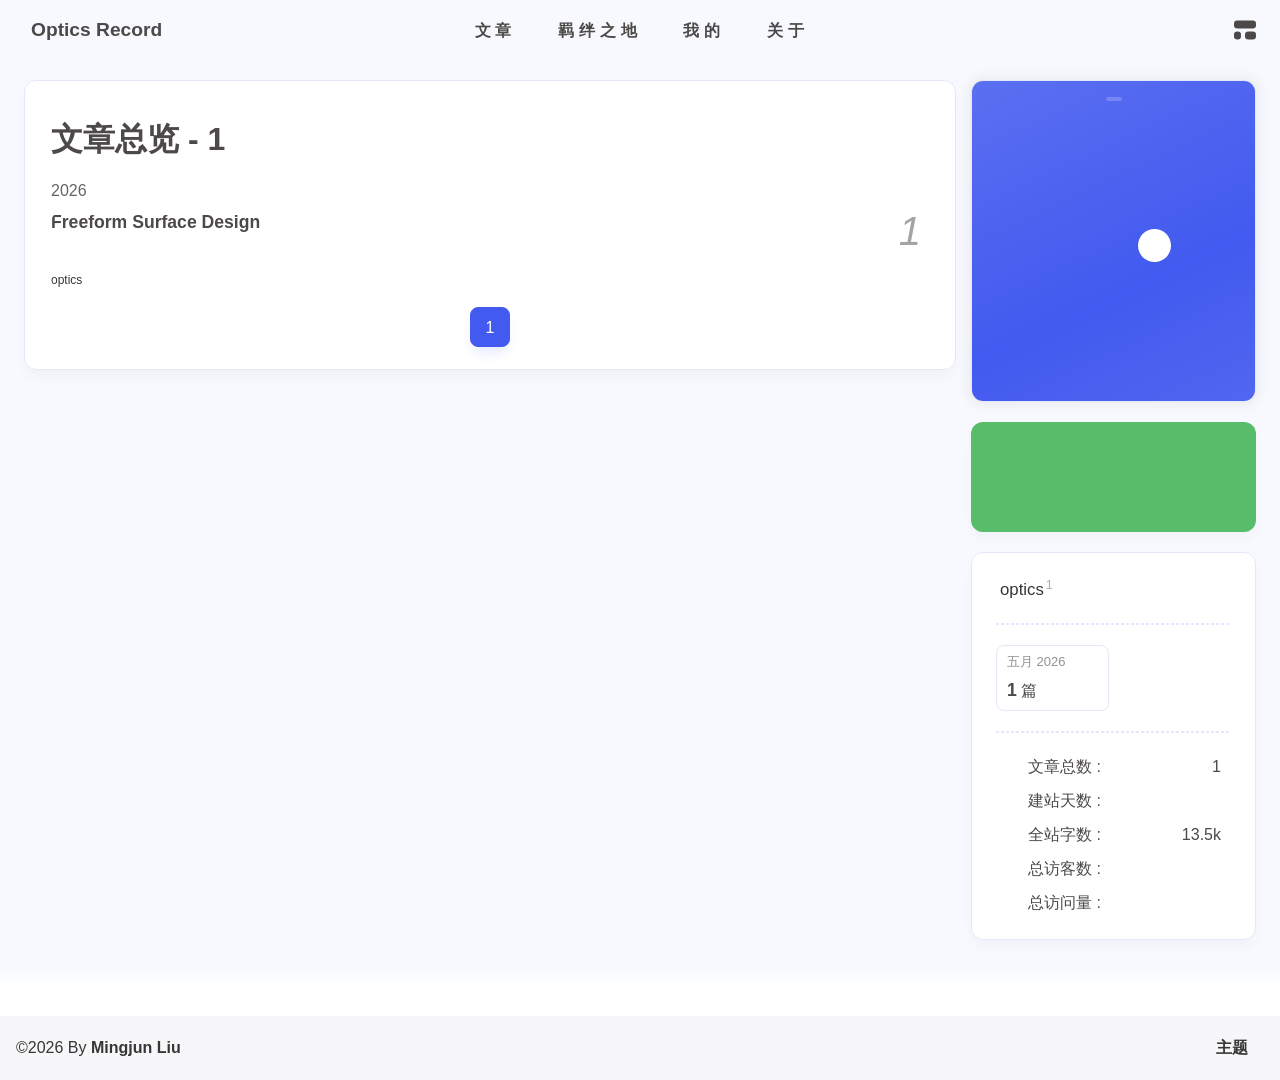
==== archives/index.html @ 0ffb2858 "Site updated: 2026-05-19 13:28:38" ====
<!DOCTYPE html><html lang="zh-CN" data-theme="light"><head><meta charset="UTF-8"><meta http-equiv="X-UA-Compatible" content="IE=edge"><meta name="viewport" content="width=device-width, initial-scale=1.0, user-scalable=no"><title>归档 | Optics Record</title><meta name="keywords" content="Optics, AI Agent"><meta name="author" content="Mingjun Liu"><meta name="copyright" content="Mingjun Liu"><meta name="format-detection" content="telephone=no"><meta name="theme-color" content="#f7f9fe"><meta name="mobile-web-app-capable" content="yes"><meta name="apple-touch-fullscreen" content="yes"><meta name="apple-mobile-web-app-title" content="归档"><meta name="application-name" content="归档"><meta name="apple-mobile-web-app-capable" content="yes"><meta name="apple-mobile-web-app-status-bar-style" content="#f7f9fe"><meta property="og:type" content="website"><meta property="og:title" content="归档"><meta property="og:url" content="https://lmj520ls.github.io/archives/index.html"><meta property="og:site_name" content="Optics Record"><meta property="og:description" content="归档"><meta property="og:locale" content="zh-CN"><meta property="og:image" content="https://lmj520ls.github.io/img/Avatar.png"><meta property="article:author" content="Mingjun Liu"><meta property="article:tag" content="Optics, AI Agent"><meta name="twitter:card" content="summary"><meta name="twitter:image" content="https://lmj520ls.github.io/img/Avatar.png"><meta name="description" content="归档"><link rel="shortcut icon" href="/favicon.ico"><link rel="canonical" href="https://lmj520ls.github.io/archives/"><link rel="preconnect" href="//cdn.cbd.int"/><link rel="preconnect" href="//busuanzi.ibruce.info"/><meta name="google-site-verification" content="xxx"/><meta name="baidu-site-verification" content="code-xxx"/><meta name="msvalidate.01" content="xxx"/><link rel="stylesheet" href="/css/index.css"><link rel="stylesheet" href="https://cdn.cbd.int/node-snackbar@0.1.16/dist/snackbar.min.css" media="print" onload="this.media='all'"><link rel="stylesheet" href="https://cdn.cbd.int/@fancyapps/ui@6.1.6/dist/fancybox/fancybox.css" media="print" onload="this.media='all'"><script>const GLOBAL_CONFIG = {
  linkPageTop: undefined,
  peoplecanvas: {"enable":true,"img":"/img/happy-loop.png"},
  postHeadAiDescription: {"enable":true,"gptName":"AnZhiYu","mode":"local","switchBtn":false,"btnLink":"https://afdian.net/item/886a79d4db6711eda42a52540025c377","randomNum":3,"basicWordCount":1000,"key":"xxxx","Referer":"https://xx.xx/"},
  diytitle: {"enable":true,"leaveTitle":"w(ﾟДﾟ)w 不要走！再看看嘛！","backTitle":"♪(^∇^*)欢迎肥来！"},
  LA51: undefined,
  greetingBox: {"enable":true,"default":"晚上好👋","list":[{"greeting":"晚安😴","startTime":0,"endTime":5},{"greeting":"早上好鸭👋, 祝你一天好心情！","startTime":6,"endTime":9},{"greeting":"上午好👋, 状态很好，鼓励一下～","startTime":10,"endTime":10},{"greeting":"11点多啦, 在坚持一下就吃饭啦～","startTime":11,"endTime":11},{"greeting":"午安👋, 宝贝","startTime":12,"endTime":14},{"greeting":"🌈充实的一天辛苦啦！","startTime":14,"endTime":18},{"greeting":"19点喽, 奖励一顿丰盛的大餐吧🍔。","startTime":19,"endTime":19},{"greeting":"晚上好👋, 在属于自己的时间好好放松😌~","startTime":20,"endTime":24}]},
  twikooEnvId: '',
  commentBarrageConfig:undefined,
  music_page_default: "nav_music",
  root: '/',
  preloader: {"source":3},
  friends_vue_info: undefined,
  navMusic: true,
  mainTone: undefined,
  authorStatus: {"skills":["🔍 Look! Optical ray!","🏠 Rest!  My Home!","🔨 Just  To Do !","🤝 Cooperation!","🏃 Run! Run! Run!","🤖️ AI !  agent!","🏸 Go！Badminton!"]},
  algolia: undefined,
  localSearch: undefined,
  translate: {"defaultEncoding":2,"translateDelay":0,"msgToTraditionalChinese":"繁","msgToSimplifiedChinese":"简","rightMenuMsgToTraditionalChinese":"转为繁体","rightMenuMsgToSimplifiedChinese":"转为简体"},
  noticeOutdate: undefined,
  highlight: {"plugin":"highlight.js","highlightCopy":true,"highlightLang":true,"highlightHeightLimit":330},
  copy: {
    success: '复制成功',
    error: '复制错误',
    noSupport: '浏览器不支持'
  },
  relativeDate: {
    homepage: false,
    simplehomepage: true,
    post: false
  },
  runtime: '天',
  date_suffix: {
    just: '刚刚',
    min: '分钟前',
    hour: '小时前',
    day: '天前',
    month: '个月前'
  },
  copyright: {"copy":true,"copyrightEbable":false,"limitCount":50,"languages":{"author":"作者: Mingjun Liu","link":"链接: ","source":"来源: Optics Record","info":"著作权归作者所有。商业转载请联系作者获得授权，非商业转载请注明出处。","copySuccess":"复制成功，复制和转载请标注本文地址"}},
  lightbox: 'fancybox',
  Snackbar: {"chs_to_cht":"你已切换为繁体","cht_to_chs":"你已切换为简体","day_to_night":"你已切换为深色模式","night_to_day":"你已切换为浅色模式","bgLight":"#425AEF","bgDark":"#1f1f1f","position":"top-center"},
  source: {
    justifiedGallery: {
      js: 'https://cdn.cbd.int/flickr-justified-gallery@2.2.0/dist/fjGallery.min.js',
      css: 'https://cdn.cbd.int/flickr-justified-gallery@2.2.0/dist/fjGallery.css'
    }
  },
  isPhotoFigcaption: false,
  islazyload: true,
  isAnchor: true,
  shortcutKey: undefined,
  autoDarkmode: true
}</script><script id="config-diff">var GLOBAL_CONFIG_SITE = {
  configTitle: 'Optics Record',
  title: '归档',
  postAI: '',
  pageFillDescription: '归档',
  isPost: false,
  isHome: false,
  isHighlightShrink: false,
  isToc: false,
  postUpdate: '2026-05-19 13:28:34',
  postMainColor: '',
}</script><noscript><style type="text/css">
  #nav {
    opacity: 1
  }
  .justified-gallery img {
    opacity: 1
  }

  #recent-posts time,
  #post-meta time {
    display: inline !important
  }
</style></noscript><script>(win=>{
      win.saveToLocal = {
        set: (key, value, ttl) => {
          if (ttl === 0) return
          const now = Date.now()
          const expiry = now + ttl * 86400000
          const item = {
            value,
            expiry
          }
          localStorage.setItem(key, JSON.stringify(item))
        },
      
        get: key => {
          const itemStr = localStorage.getItem(key)
      
          if (!itemStr) {
            return undefined
          }
          const item = JSON.parse(itemStr)
          const now = Date.now()
      
          if (now > item.expiry) {
            localStorage.removeItem(key)
            return undefined
          }
          return item.value
        }
      }
    
      win.getScript = (url, attr = {}) => new Promise((resolve, reject) => {
        const script = document.createElement('script')
        script.src = url
        script.async = true
        script.onerror = reject
        script.onload = script.onreadystatechange = function() {
          const loadState = this.readyState
          if (loadState && loadState !== 'loaded' && loadState !== 'complete') return
          script.onload = script.onreadystatechange = null
          resolve()
        }

        Object.keys(attr).forEach(key => {
          script.setAttribute(key, attr[key])
        })

        document.head.appendChild(script)
      })
    
      win.getCSS = (url, id = false) => new Promise((resolve, reject) => {
        const link = document.createElement('link')
        link.rel = 'stylesheet'
        link.href = url
        if (id) link.id = id
        link.onerror = reject
        link.onload = link.onreadystatechange = function() {
          const loadState = this.readyState
          if (loadState && loadState !== 'loaded' && loadState !== 'complete') return
          link.onload = link.onreadystatechange = null
          resolve()
        }
        document.head.appendChild(link)
      })
    
      win.activateDarkMode = () => {
        document.documentElement.setAttribute('data-theme', 'dark')
        if (document.querySelector('meta[name="theme-color"]') !== null) {
          document.querySelector('meta[name="theme-color"]').setAttribute('content', '#18171d')
        }
      }
      win.activateLightMode = () => {
        document.documentElement.setAttribute('data-theme', 'light')
        if (document.querySelector('meta[name="theme-color"]') !== null) {
          document.querySelector('meta[name="theme-color"]').setAttribute('content', '#f7f9fe')
        }
      }
      const t = saveToLocal.get('theme')
    
          const isDarkMode = window.matchMedia('(prefers-color-scheme: dark)').matches
          const isLightMode = window.matchMedia('(prefers-color-scheme: light)').matches
          const isNotSpecified = window.matchMedia('(prefers-color-scheme: no-preference)').matches
          const hasNoSupport = !isDarkMode && !isLightMode && !isNotSpecified

          if (t === undefined) {
            if (isLightMode) activateLightMode()
            else if (isDarkMode) activateDarkMode()
            else if (isNotSpecified || hasNoSupport) {
              const now = new Date()
              const hour = now.getHours()
              const isNight = hour <= 6 || hour >= 18
              isNight ? activateDarkMode() : activateLightMode()
            }
            window.matchMedia('(prefers-color-scheme: dark)').addListener(e => {
              if (saveToLocal.get('theme') === undefined) {
                e.matches ? activateDarkMode() : activateLightMode()
              }
            })
          } else if (t === 'light') activateLightMode()
          else activateDarkMode()
        
      const asideStatus = saveToLocal.get('aside-status')
      if (asideStatus !== undefined) {
        if (asideStatus === 'hide') {
          document.documentElement.classList.add('hide-aside')
        } else {
          document.documentElement.classList.remove('hide-aside')
        }
      }
    
      const detectApple = () => {
        if(/iPad|iPhone|iPod|Macintosh/.test(navigator.userAgent)){
          document.documentElement.classList.add('apple')
        }
      }
      detectApple()
    })(window)</script><link rel="stylesheet" href="/css/custom.css" media="defer" onload="this.media='all'"><meta name="generator" content="Hexo 8.1.2"></head><body data-type="anzhiyu"><div id="web_bg"></div><div id="an_music_bg"></div><div id="loading-box" onclick="document.getElementById(&quot;loading-box&quot;).classList.add(&quot;loaded&quot;)"><div class="loading-bg"><img class="loading-img nolazyload" alt="加载头像" src="https://npm.elemecdn.com/anzhiyu-blog-static@1.0.4/img/avatar.jpg"/><div class="loading-image-dot"></div></div></div><script>const preloader = {
  endLoading: () => {
    document.getElementById('loading-box').classList.add("loaded");
  },
  initLoading: () => {
    document.getElementById('loading-box').classList.remove("loaded")
  }
}
window.addEventListener('load',()=> { preloader.endLoading() })
setTimeout(function(){preloader.endLoading();},10000)

if (true) {
  document.addEventListener('pjax:send', () => { preloader.initLoading() })
  document.addEventListener('pjax:complete', () => { preloader.endLoading() })
}</script><link rel="stylesheet" href="https://cdn.cbd.int/anzhiyu-theme-static@1.1.10/progress_bar/progress_bar.css"/><script async="async" src="https://cdn.cbd.int/pace-js@1.2.4/pace.min.js" data-pace-options="{ &quot;restartOnRequestAfter&quot;:false,&quot;eventLag&quot;:false}"></script><div class="page" id="body-wrap"><header class="not-top-img" id="page-header"><nav id="nav"><div id="nav-group"><span id="blog_name"><a id="site-name" href="/" accesskey="h"><div class="title">Optics Record</div><i class="anzhiyufont anzhiyu-icon-house-chimney"></i></a></span><div class="mask-name-container"><div id="name-container"><a id="page-name" href="javascript:anzhiyu.scrollToDest(0, 500)">PAGE_NAME</a></div></div><div id="menus"><div class="menus_items"><div class="menus_item"><a class="site-page" href="javascript:void(0);"><span> 文章</span></a><ul class="menus_item_child"><li><a class="site-page child faa-parent animated-hover" href="/archives/"><i class="anzhiyufont anzhiyu-icon-box-archive faa-tada" style="font-size: 0.9em;"></i><span> 隧道</span></a></li><li><a class="site-page child faa-parent animated-hover" href="/categories/"><i class="anzhiyufont anzhiyu-icon-shapes faa-tada" style="font-size: 0.9em;"></i><span> 分类</span></a></li><li><a class="site-page child faa-parent animated-hover" href="/tags/"><i class="anzhiyufont anzhiyu-icon-tags faa-tada" style="font-size: 0.9em;"></i><span> 标签</span></a></li></ul></div><div class="menus_item"><a class="site-page" href="javascript:void(0);"><span> 羁绊之地</span></a><ul class="menus_item_child"><li><a class="site-page child faa-parent animated-hover" href="/link/"><i class="anzhiyufont anzhiyu-icon-link faa-tada" style="font-size: 0.9em;"></i><span> 友人帐</span></a></li><li><a class="site-page child faa-parent animated-hover" href="/fcircle/"><i class="anzhiyufont anzhiyu-icon-artstation faa-tada" style="font-size: 0.9em;"></i><span> 交流圈</span></a></li><li><a class="site-page child faa-parent animated-hover" href="/comments/"><i class="anzhiyufont anzhiyu-icon-envelope faa-tada" style="font-size: 0.9em;"></i><span> 留言板</span></a></li></ul></div><div class="menus_item"><a class="site-page" href="javascript:void(0);"><span> 我的</span></a><ul class="menus_item_child"><li><a class="site-page child faa-parent animated-hover" href="/music/"><i class="anzhiyufont anzhiyu-icon-music faa-tada" style="font-size: 0.9em;"></i><span> 音乐馆</span></a></li><li><a class="site-page child faa-parent animated-hover" href="/bangumis/"><i class="anzhiyufont anzhiyu-icon-bilibili faa-tada" style="font-size: 0.9em;"></i><span> 追番页</span></a></li><li><a class="site-page child faa-parent animated-hover" href="/album/"><i class="anzhiyufont anzhiyu-icon-images faa-tada" style="font-size: 0.9em;"></i><span> 相册集</span></a></li><li><a class="site-page child faa-parent animated-hover" href="/air-conditioner/"><i class="anzhiyufont anzhiyu-icon-fan faa-tada" style="font-size: 0.9em;"></i><span> 小空调</span></a></li></ul></div><div class="menus_item"><a class="site-page" href="javascript:void(0);"><span> 关于</span></a><ul class="menus_item_child"><li><a class="site-page child faa-parent animated-hover" href="/about/"><i class="anzhiyufont anzhiyu-icon-paper-plane faa-tada" style="font-size: 0.9em;"></i><span> 关于本人</span></a></li><li><a class="site-page child faa-parent animated-hover" href="/essay/"><i class="anzhiyufont anzhiyu-icon-lightbulb faa-tada" style="font-size: 0.9em;"></i><span> 奇思妙想</span></a></li><li><a class="site-page child faa-parent animated-hover" href="javascript:toRandomPost()"><i class="anzhiyufont anzhiyu-icon-shoe-prints1 faa-tada" style="font-size: 0.9em;"></i><span> 消遣之地</span></a></li></ul></div></div></div><div id="nav-right"><div class="nav-button" id="randomPost_button"><a class="site-page" onclick="toRandomPost()" title="随机前往一个文章" href="javascript:void(0);"><i class="anzhiyufont anzhiyu-icon-dice"></i></a></div><input id="center-console" type="checkbox"/><label class="widget" for="center-console" title="中控台" onclick="anzhiyu.switchConsole();"><i class="left"></i><i class="widget center"></i><i class="widget right"></i></label><div id="console"><div class="console-card-group-reward"><ul class="reward-all console-card"><li class="reward-item"><a href="/img/wechat-pay.png" target="_blank"><img class="post-qr-code-img" alt="微信" src= "[data-uri]" onerror="this.onerror=null,this.src=&quot;/img/404.jpg&quot;" data-lazy-src="/img/wechat-pay.png"/></a><div class="post-qr-code-desc">微信</div></li><li class="reward-item"><a href="/img/alipay-pay.png" target="_blank"><img class="post-qr-code-img" alt="支付宝" src= "[data-uri]" onerror="this.onerror=null,this.src=&quot;/img/404.jpg&quot;" data-lazy-src="/img/alipay-pay.png"/></a><div class="post-qr-code-desc">支付宝</div></li></ul></div><div class="console-card-group"><div class="console-card-group-left"><div class="console-card" id="card-newest-comments"><div class="card-content"><div class="author-content-item-tips">互动</div><span class="author-content-item-title"> 最新评论</span></div><div class="aside-list"><span>正在加载中...</span></div></div></div><div class="console-card-group-right"><div class="console-card tags"><div class="card-content"><div class="author-content-item-tips">兴趣点</div><span class="author-content-item-title">寻找你感兴趣的领域</span><div class="card-tags"><div class="item-headline"></div><div class="card-tag-cloud"><a href="/tags/optics/" style="font-size: 1.05rem;">optics<sup>1</sup></a></div></div><hr/></div></div><div class="console-card history"><div class="item-headline"><i class="anzhiyufont anzhiyu-icon-box-archiv"></i><span>文章</span></div><div class="card-archives"><div class="item-headline"><i class="anzhiyufont anzhiyu-icon-archive"></i><span>归档</span></div><ul class="card-archive-list"><li class="card-archive-list-item"><a class="card-archive-list-link" href="/archives/2026/05/"><span class="card-archive-list-date">五月 2026</span><div class="card-archive-list-count-group"><span class="card-archive-list-count">1</span><span>篇</span></div></a></li></ul></div><hr/></div></div></div><div class="button-group"><div class="console-btn-item"><a class="darkmode_switchbutton" title="显示模式切换" href="javascript:void(0);"><i class="anzhiyufont anzhiyu-icon-moon"></i></a></div><div class="console-btn-item" id="consoleHideAside" onclick="anzhiyu.hideAsideBtn()" title="边栏显示控制"><a class="asideSwitch"><i class="anzhiyufont anzhiyu-icon-arrows-left-right"></i></a></div><div class="console-btn-item" id="consoleMusic" onclick="anzhiyu.musicToggle()" title="音乐开关"><a class="music-switch"><i class="anzhiyufont anzhiyu-icon-music"></i></a></div></div><div class="console-mask" onclick="anzhiyu.hideConsole()" href="javascript:void(0);"></div></div><div class="nav-button" id="nav-totop"><a class="totopbtn" href="javascript:void(0);"><i class="anzhiyufont anzhiyu-icon-arrow-up"></i><span id="percent" onclick="anzhiyu.scrollToDest(0,500)">0</span></a></div><div id="toggle-menu"><a class="site-page" href="javascript:void(0);" title="切换"><i class="anzhiyufont anzhiyu-icon-bars"></i></a></div></div></div></nav></header><main id="blog-container"><div class="layout" id="content-inner"><div id="archive"><div class="article-sort-title">文章总览 - 1</div><div class="article-sort"><div class="article-sort-item year"><span>2026</span></div><div class="article-sort-item no-article-cover"><div class="article-sort-item-info"><a class="article-sort-item-title" href="/2026/05/17/1/" title="Freeform Surface Design">Freeform Surface Design</a><span class="article-sort-item-index">1</span><div class="article-meta-wrap"><span class="article-sort-item-tags"><a class="article-meta__tags" href="/tags/optics/" tabindex="-1"> <span> <i class="anzhiyufont anzhiyu-icon-hashtag"></i>optics</span></a></span><div class="article-sort-item-time"><i class="anzhiyufont anzhiyu-icon-calendar-alt"></i><time class="post-meta-date-created" datetime="2026-05-17T06:40:13.556Z" title="发表于 2026-05-17 14:40:13">2026-05-17</time></div></div></div></div></div><nav id="pagination"><div class="pagination"><span class="page-number current">1</span></div></nav></div><div class="aside-content" id="aside-content"><div class="card-widget card-info"><div class="card-content"><div class="author-info__sayhi" id="author-info__sayhi" onclick="anzhiyu.changeSayHelloText()"></div><div class="author-info-avatar"><img class="avatar-img" src= "[data-uri]" onerror="this.onerror=null,this.src=&quot;/img/404.jpg&quot;" data-lazy-src="/img/Avatar.png" onerror="this.onerror=null;this.src='/img/friend_404.gif'" alt="avatar"/><div class="author-status"><img class="g-status" src= "[data-uri]" onerror="this.onerror=null,this.src=&quot;/img/404.jpg&quot;" data-lazy-src="https://bu.dusays.com/2023/08/24/64e6ce9c507bb.png" alt="status"/></div></div><div class="author-info__description">Mingjun Liu 的Optics与 AI</div></div></div><div class="card-widget anzhiyu-right-widget" id="card-wechat" onclick="null"><div id="flip-wrapper"><div id="flip-content"><div class="face" style="background: url(https://bu.dusays.com/2023/01/13/63c02edf44033.png) center center / 100% no-repeat"></div><div class="back face" style="background: url(/img/gzh-qr.png) center center / 100% no-repeat"></div></div></div></div><div class="sticky_layout"><div class="card-widget"><div class="card-tags"><div class="item-headline"></div><div class="card-tag-cloud"><a href="/tags/optics/" style="font-size: 1.05rem;">optics<sup>1</sup></a></div></div><hr/><div class="card-archives"><div class="item-headline"><i class="anzhiyufont anzhiyu-icon-archive"></i><span>归档</span></div><ul class="card-archive-list"><li class="card-archive-list-item"><a class="card-archive-list-link" href="/archives/2026/05/"><span class="card-archive-list-date">五月 2026</span><div class="card-archive-list-count-group"><span class="card-archive-list-count">1</span><span>篇</span></div></a></li></ul></div><hr/><div class="card-webinfo"><div class="item-headline"><i class="anzhiyufont anzhiyu-icon-chart-line"></i><span>网站资讯</span></div><div class="webinfo"><div class="webinfo-item"><div class="webinfo-item-title"><i class="anzhiyufont anzhiyu-icon-file-lines"></i><div class="item-name">文章总数 :</div></div><div class="item-count">1</div></div><div class="webinfo-item"><div class="webinfo-item-title"><i class="anzhiyufont anzhiyu-icon-stopwatch"></i><div class="item-name">建站天数 :</div></div><div class="item-count" id="runtimeshow" data-publishDate="2026-05-17T08:50:00.000Z"><i class="anzhiyufont anzhiyu-icon-spinner anzhiyu-spin"></i></div></div><div class="webinfo-item"><div class="webinfo-item-title"><i class="anzhiyufont anzhiyu-icon-font"></i><div class="item-name">全站字数 :</div></div><div class="item-count">13.5k</div></div><div class="webinfo-item"><div class="webinfo-item-title"><i class="anzhiyufont anzhiyu-icon-universal-access"></i><div class="item-name">总访客数 :</div></div><div class="item-count" id="busuanzi_value_site_uv"><i class="anzhiyufont anzhiyu-icon-spinner anzhiyu-spin"></i></div></div><div class="webinfo-item"><div class="webinfo-item-title"><i class="anzhiyufont anzhiyu-icon-square-poll-vertical"></i><div class="item-name">总访问量 :</div></div><div class="item-count" id="busuanzi_value_site_pv"><i class="anzhiyufont anzhiyu-icon-spinner anzhiyu-spin"></i></div></div></div></div></div></div></div></div></main><footer id="footer"><div id="footer-wrap"></div><div id="footer-bar"><div class="footer-bar-links"><div class="footer-bar-left"><div id="footer-bar-tips"><div class="copyright">&copy;2026 By <a class="footer-bar-link" href="/" title="Mingjun Liu" target="_blank">Mingjun Liu</a></div></div><div id="footer-type-tips"></div></div><div class="footer-bar-right"><a class="footer-bar-link" target="_blank" rel="noopener" href="https://github.com/anzhiyu-c/hexo-theme-anzhiyu" title="主题">主题</a></div></div></div></footer></div><div id="sidebar"><div id="menu-mask"></div><div id="sidebar-menus"><div class="sidebar-site-data site-data is-center"><a href="/archives/" title="archive"><div class="headline">文章</div><div class="length-num">1</div></a><a href="/tags/" title="tag"><div class="headline">标签</div><div class="length-num">1</div></a><a href="/categories/" title="category"><div class="headline">分类</div><div class="length-num">0</div></a></div><span class="sidebar-menu-item-title">功能</span><div class="sidebar-menu-item"><a class="darkmode_switchbutton menu-child" href="javascript:void(0);" title="显示模式"><i class="anzhiyufont anzhiyu-icon-circle-half-stroke"></i><span>显示模式</span></a></div><div class="back-menu-list-groups"><div class="back-menu-list-group"><div class="back-menu-list-title">网页</div><div class="back-menu-list"><a class="back-menu-item" target="_blank" rel="noopener" href="https://hexo.anheyu.com/" title="博客"><img class="back-menu-item-icon" src= "[data-uri]" onerror="this.onerror=null,this.src=&quot;/img/404.jpg&quot;" data-lazy-src="/img/favicon.ico" alt="博客"/><span class="back-menu-item-text">博客</span></a></div></div><div class="back-menu-list-group"><div class="back-menu-list-title">项目</div><div class="back-menu-list"><a class="back-menu-item" target="_blank" rel="noopener" href="https://image.anheyu.com/" title="安知鱼图床"><img class="back-menu-item-icon" src= "[data-uri]" onerror="this.onerror=null,this.src=&quot;/img/404.jpg&quot;" data-lazy-src="https://image.anheyu.com/favicon.ico" alt="安知鱼图床"/><span class="back-menu-item-text">安知鱼图床</span></a></div></div></div><div class="menus_items"><div class="menus_item"><a class="site-page" href="javascript:void(0);"><span> 文章</span></a><ul class="menus_item_child"><li><a class="site-page child faa-parent animated-hover" href="/archives/"><i class="anzhiyufont anzhiyu-icon-box-archive faa-tada" style="font-size: 0.9em;"></i><span> 隧道</span></a></li><li><a class="site-page child faa-parent animated-hover" href="/categories/"><i class="anzhiyufont anzhiyu-icon-shapes faa-tada" style="font-size: 0.9em;"></i><span> 分类</span></a></li><li><a class="site-page child faa-parent animated-hover" href="/tags/"><i class="anzhiyufont anzhiyu-icon-tags faa-tada" style="font-size: 0.9em;"></i><span> 标签</span></a></li></ul></div><div class="menus_item"><a class="site-page" href="javascript:void(0);"><span> 羁绊之地</span></a><ul class="menus_item_child"><li><a class="site-page child faa-parent animated-hover" href="/link/"><i class="anzhiyufont anzhiyu-icon-link faa-tada" style="font-size: 0.9em;"></i><span> 友人帐</span></a></li><li><a class="site-page child faa-parent animated-hover" href="/fcircle/"><i class="anzhiyufont anzhiyu-icon-artstation faa-tada" style="font-size: 0.9em;"></i><span> 交流圈</span></a></li><li><a class="site-page child faa-parent animated-hover" href="/comments/"><i class="anzhiyufont anzhiyu-icon-envelope faa-tada" style="font-size: 0.9em;"></i><span> 留言板</span></a></li></ul></div><div class="menus_item"><a class="site-page" href="javascript:void(0);"><span> 我的</span></a><ul class="menus_item_child"><li><a class="site-page child faa-parent animated-hover" href="/music/"><i class="anzhiyufont anzhiyu-icon-music faa-tada" style="font-size: 0.9em;"></i><span> 音乐馆</span></a></li><li><a class="site-page child faa-parent animated-hover" href="/bangumis/"><i class="anzhiyufont anzhiyu-icon-bilibili faa-tada" style="font-size: 0.9em;"></i><span> 追番页</span></a></li><li><a class="site-page child faa-parent animated-hover" href="/album/"><i class="anzhiyufont anzhiyu-icon-images faa-tada" style="font-size: 0.9em;"></i><span> 相册集</span></a></li><li><a class="site-page child faa-parent animated-hover" href="/air-conditioner/"><i class="anzhiyufont anzhiyu-icon-fan faa-tada" style="font-size: 0.9em;"></i><span> 小空调</span></a></li></ul></div><div class="menus_item"><a class="site-page" href="javascript:void(0);"><span> 关于</span></a><ul class="menus_item_child"><li><a class="site-page child faa-parent animated-hover" href="/about/"><i class="anzhiyufont anzhiyu-icon-paper-plane faa-tada" style="font-size: 0.9em;"></i><span> 关于本人</span></a></li><li><a class="site-page child faa-parent animated-hover" href="/essay/"><i class="anzhiyufont anzhiyu-icon-lightbulb faa-tada" style="font-size: 0.9em;"></i><span> 奇思妙想</span></a></li><li><a class="site-page child faa-parent animated-hover" href="javascript:toRandomPost()"><i class="anzhiyufont anzhiyu-icon-shoe-prints1 faa-tada" style="font-size: 0.9em;"></i><span> 消遣之地</span></a></li></ul></div></div><span class="sidebar-menu-item-title">标签</span><div class="card-tags"><div class="item-headline"></div><div class="card-tag-cloud"><a href="/tags/optics/" style="font-size: 0.88rem;">optics<sup>1</sup></a></div></div><hr/></div></div><div id="rightside"><div id="rightside-config-hide"><button id="translateLink" type="button" title="简繁转换">繁</button><button id="darkmode" type="button" title="浅色和深色模式转换"><i class="anzhiyufont anzhiyu-icon-circle-half-stroke"></i></button><button id="hide-aside-btn" type="button" title="单栏和双栏切换"><i class="anzhiyufont anzhiyu-icon-arrows-left-right"></i></button></div><div id="rightside-config-show"><button id="rightside-config" type="button" title="设置"><i class="anzhiyufont anzhiyu-icon-gear"></i></button><button id="go-up" type="button" title="回到顶部"><i class="anzhiyufont anzhiyu-icon-arrow-up"></i></button></div></div><div id="nav-music"><a id="nav-music-hoverTips" onclick="anzhiyu.musicToggle()" accesskey="m">播放音乐</a><div id="console-music-bg"></div><meting-js id="8152976493" server="netease" type="playlist" mutex="true" preload="none" theme="var(--anzhiyu-main)" data-lrctype="0" order="random" volume="0.7"></meting-js></div><div id="rightMenu"><div class="rightMenu-group rightMenu-small"><div class="rightMenu-item" id="menu-backward"><i class="anzhiyufont anzhiyu-icon-arrow-left"></i></div><div class="rightMenu-item" id="menu-forward"><i class="anzhiyufont anzhiyu-icon-arrow-right"></i></div><div class="rightMenu-item" id="menu-refresh"><i class="anzhiyufont anzhiyu-icon-arrow-rotate-right" style="font-size: 1rem;"></i></div><div class="rightMenu-item" id="menu-top"><i class="anzhiyufont anzhiyu-icon-arrow-up"></i></div></div><div class="rightMenu-group rightMenu-line rightMenuPlugin"><div class="rightMenu-item" id="menu-copytext"><i class="anzhiyufont anzhiyu-icon-copy"></i><span>复制选中文本</span></div><div class="rightMenu-item" id="menu-pastetext"><i class="anzhiyufont anzhiyu-icon-paste"></i><span>粘贴文本</span></div><a class="rightMenu-item" id="menu-commenttext"><i class="anzhiyufont anzhiyu-icon-comment-medical"></i><span>引用到评论</span></a><div class="rightMenu-item" id="menu-newwindow"><i class="anzhiyufont anzhiyu-icon-window-restore"></i><span>新窗口打开</span></div><div class="rightMenu-item" id="menu-copylink"><i class="anzhiyufont anzhiyu-icon-link"></i><span>复制链接地址</span></div><div class="rightMenu-item" id="menu-copyimg"><i class="anzhiyufont anzhiyu-icon-images"></i><span>复制此图片</span></div><div class="rightMenu-item" id="menu-downloadimg"><i class="anzhiyufont anzhiyu-icon-download"></i><span>下载此图片</span></div><div class="rightMenu-item" id="menu-newwindowimg"><i class="anzhiyufont anzhiyu-icon-window-restore"></i><span>新窗口打开图片</span></div><div class="rightMenu-item" id="menu-search"><i class="anzhiyufont anzhiyu-icon-magnifying-glass"></i><span>站内搜索</span></div><div class="rightMenu-item" id="menu-searchBaidu"><i class="anzhiyufont anzhiyu-icon-magnifying-glass"></i><span>百度搜索</span></div><div class="rightMenu-item" id="menu-music-toggle"><i class="anzhiyufont anzhiyu-icon-play"></i><span>播放音乐</span></div><div class="rightMenu-item" id="menu-music-back"><i class="anzhiyufont anzhiyu-icon-backward"></i><span>切换到上一首</span></div><div class="rightMenu-item" id="menu-music-forward"><i class="anzhiyufont anzhiyu-icon-forward"></i><span>切换到下一首</span></div><div class="rightMenu-item" id="menu-music-playlist" onclick="window.open(&quot;https://y.qq.com/n/ryqq/playlist/8802438608&quot;, &quot;_blank&quot;);" style="display: none;"><i class="anzhiyufont anzhiyu-icon-radio"></i><span>查看所有歌曲</span></div><div class="rightMenu-item" id="menu-music-copyMusicName"><i class="anzhiyufont anzhiyu-icon-copy"></i><span>复制歌名</span></div></div><div class="rightMenu-group rightMenu-line rightMenuOther"><a class="rightMenu-item menu-link" id="menu-randomPost"><i class="anzhiyufont anzhiyu-icon-shuffle"></i><span>随便逛逛</span></a><a class="rightMenu-item menu-link" href="/categories/"><i class="anzhiyufont anzhiyu-icon-cube"></i><span>博客分类</span></a><a class="rightMenu-item menu-link" href="/tags/"><i class="anzhiyufont anzhiyu-icon-tags"></i><span>文章标签</span></a></div><div class="rightMenu-group rightMenu-line rightMenuOther"><a class="rightMenu-item" id="menu-copy" href="javascript:void(0);"><i class="anzhiyufont anzhiyu-icon-copy"></i><span>复制地址</span></a><a class="rightMenu-item" id="menu-commentBarrage" href="javascript:void(0);"><i class="anzhiyufont anzhiyu-icon-message"></i><span class="menu-commentBarrage-text">关闭热评</span></a><a class="rightMenu-item" id="menu-darkmode" href="javascript:void(0);"><i class="anzhiyufont anzhiyu-icon-circle-half-stroke"></i><span class="menu-darkmode-text">深色模式</span></a><a class="rightMenu-item" id="menu-translate" href="javascript:void(0);"><i class="anzhiyufont anzhiyu-icon-language"></i><span>轉為繁體</span></a></div></div><div id="rightmenu-mask"></div><div><script src="/js/utils.js"></script><script src="/js/main.js"></script><script src="/js/tw_cn.js"></script><script src="https://cdn.cbd.int/@fancyapps/ui@6.1.6/dist/fancybox/fancybox.umd.js"></script><script src="https://cdn.cbd.int/instant.page@5.2.0/instantpage.js" type="module"></script><script src="https://cdn.cbd.int/vanilla-lazyload@19.1.3/dist/lazyload.iife.min.js"></script><script src="https://cdn.cbd.int/node-snackbar@0.1.16/dist/snackbar.min.js"></script><canvas id="universe"></canvas><script async src="https://npm.elemecdn.com/anzhiyu-theme-static@1.0.0/dark/dark.js"></script><script>// 消除控制台打印
var HoldLog = console.log;
console.log = function () {};
let now1 = new Date();
queueMicrotask(() => {
  const Log = function () {
    HoldLog.apply(console, arguments);
  }; //在恢复前输出日志
  const grt = new Date("05/17/2026 16:50:00"); //此处修改你的建站时间或者网站上线时间
  now1.setTime(now1.getTime() + 250);
  const days = (now1 - grt) / 1000 / 60 / 60 / 24;
  const dnum = Math.floor(days);
  const ascll = [
    `欢迎使用安知鱼!`,
    `生活明朗, 万物可爱`,
    `
        
       █████╗ ███╗   ██╗███████╗██╗  ██╗██╗██╗   ██╗██╗   ██╗
      ██╔══██╗████╗  ██║╚══███╔╝██║  ██║██║╚██╗ ██╔╝██║   ██║
      ███████║██╔██╗ ██║  ███╔╝ ███████║██║ ╚████╔╝ ██║   ██║
      ██╔══██║██║╚██╗██║ ███╔╝  ██╔══██║██║  ╚██╔╝  ██║   ██║
      ██║  ██║██║ ╚████║███████╗██║  ██║██║   ██║   ╚██████╔╝
      ╚═╝  ╚═╝╚═╝  ╚═══╝╚══════╝╚═╝  ╚═╝╚═╝   ╚═╝    ╚═════╝
        
        `,
    "已上线",
    dnum,
    "天",
    "©2026 By 安知鱼 V1.7.1",
  ];
  const ascll2 = [`NCC2-036`, `调用前置摄像头拍照成功，识别为【小笨蛋】.`, `Photo captured: `, `🤪`];

  setTimeout(
    Log.bind(
      console,
      `\n%c${ascll[0]} %c ${ascll[1]} %c ${ascll[2]} %c${ascll[3]}%c ${ascll[4]}%c ${ascll[5]}\n\n%c ${ascll[6]}\n`,
      "color:#425AEF",
      "",
      "color:#425AEF",
      "color:#425AEF",
      "",
      "color:#425AEF",
      ""
    )
  );
  setTimeout(
    Log.bind(
      console,
      `%c ${ascll2[0]} %c ${ascll2[1]} %c \n${ascll2[2]} %c\n${ascll2[3]}\n`,
      "color:white; background-color:#4fd953",
      "",
      "",
      'background:url("https://npm.elemecdn.com/anzhiyu-blog@1.1.6/img/post/common/tinggge.gif") no-repeat;font-size:450%'
    )
  );

  setTimeout(Log.bind(console, "%c WELCOME %c 你好，小笨蛋.", "color:white; background-color:#4f90d9", ""));

  setTimeout(
    console.warn.bind(
      console,
      "%c ⚡ Powered by 安知鱼 %c 你正在访问 Mingjun Liu 的博客.",
      "color:white; background-color:#f0ad4e",
      ""
    )
  );

  setTimeout(Log.bind(console, "%c W23-12 %c 你已打开控制台.", "color:white; background-color:#4f90d9", ""));

  setTimeout(
    console.warn.bind(console, "%c S013-782 %c 你现在正处于监控中.", "color:white; background-color:#d9534f", "")
  );
});</script><script async src="/anzhiyu/random.js"></script><div class="js-pjax"><input type="hidden" name="page-type" id="page-type" value="anzhiyu"></div><script>var visitorMail = "";
</script><script async data-pjax src="https://cdn.cbd.int/anzhiyu-theme-static@1.0.0/waterfall/waterfall.js"></script><script src="https://cdn.cbd.int/qrcodejs@1.0.0/qrcode.min.js"></script><link rel="stylesheet" href="https://cdn.cbd.int/anzhiyu-theme-static@1.1.9/icon/ali_iconfont_css.css"><script src="https://cdn.cbd.int/butterfly-extsrc@1.1.3/dist/activate-power-mode.min.js"></script><script>POWERMODE.colorful = true;
POWERMODE.shake = false;
POWERMODE.mobile = false;
document.body.addEventListener('input', POWERMODE);
</script><script id="click-heart" src="https://cdn.cbd.int/butterfly-extsrc@1.1.3/dist/click-heart.min.js" async="async" mobile="false"></script><script id="click-show-text" src="https://cdn.cbd.int/butterfly-extsrc@1.1.3/dist/click-show-text.min.js" data-mobile="false" data-text="抬头见喜,远方沧海,清风明月,好运连连,天降财运,笑口常开,顺颂时宜,百事从欢,长安常乐,落日熔金,雪照云光,白水鉴心" data-fontsize="15px" data-random="true" async="async"></script><link rel="stylesheet" href="https://cdn.cbd.int/anzhiyu-theme-static@1.0.0/aplayer/APlayer.min.css" media="print" onload="this.media='all'"><script src="https://cdn.cbd.int/anzhiyu-blog-static@1.0.1/js/APlayer.min.js"></script><script src="https://cdn.cbd.int/hexo-anzhiyu-music@1.0.1/assets/js/Meting2.min.js"></script><script src="https://cdn.cbd.int/pjax@0.2.8/pjax.min.js"></script><script>let pjaxSelectors = ["head > title","#config-diff","#body-wrap","#rightside-config-hide","#rightside-config-show",".js-pjax"]
var pjax = new Pjax({
  elements: 'a:not([target="_blank"])',
  selectors: pjaxSelectors,
  cacheBust: false,
  analytics: false,
  scrollRestoration: false
})

document.addEventListener('pjax:send', function () {
  // removeEventListener scroll 
  anzhiyu.removeGlobalFnEvent('pjax')
  anzhiyu.removeGlobalFnEvent('themeChange')

  document.getElementById('rightside').classList.remove('rightside-show')
  
  if (window.aplayers) {
    for (let i = 0; i < window.aplayers.length; i++) {
      if (!window.aplayers[i].options.fixed) {
        window.aplayers[i].destroy()
      }
    }
  }

  typeof typed === 'object' && typed.destroy()

  //reset readmode
  const $bodyClassList = document.body.classList
  $bodyClassList.contains('read-mode') && $bodyClassList.remove('read-mode')
})

document.addEventListener('pjax:complete', function () {
  window.refreshFn()

  document.querySelectorAll('script[data-pjax]').forEach(item => {
    const newScript = document.createElement('script')
    const content = item.text || item.textContent || item.innerHTML || ""
    Array.from(item.attributes).forEach(attr => newScript.setAttribute(attr.name, attr.value))
    newScript.appendChild(document.createTextNode(content))
    item.parentNode.replaceChild(newScript, item)
  })

  GLOBAL_CONFIG.islazyload && window.lazyLoadInstance.update()

  typeof panguInit === 'function' && panguInit()

  // google analytics
  typeof gtag === 'function' && gtag('config', '', {'page_path': window.location.pathname});

  // baidu analytics
  typeof _hmt === 'object' && _hmt.push(['_trackPageview',window.location.pathname]);

  typeof loadMeting === 'function' && document.getElementsByClassName('aplayer').length && loadMeting()

  // prismjs
  typeof Prism === 'object' && Prism.highlightAll()
})

document.addEventListener('pjax:error', e => {
  if (e.request.status === 404) {
    pjax.loadUrl('/404.html')
  }
})</script><script async data-pjax src="//busuanzi.ibruce.info/busuanzi/2.3/busuanzi.pure.mini.js"></script><script charset="UTF-8" src="https://cdn.cbd.int/anzhiyu-theme-static@1.1.5/accesskey/accesskey.js"></script></div><div id="popup-window"><div class="popup-window-title">通知</div><div class="popup-window-divider"></div><div class="popup-window-content"><div class="popup-tip">你好呀</div><div class="popup-link"><i class="anzhiyufont anzhiyu-icon-arrow-circle-right"></i></div></div></div></body></html>
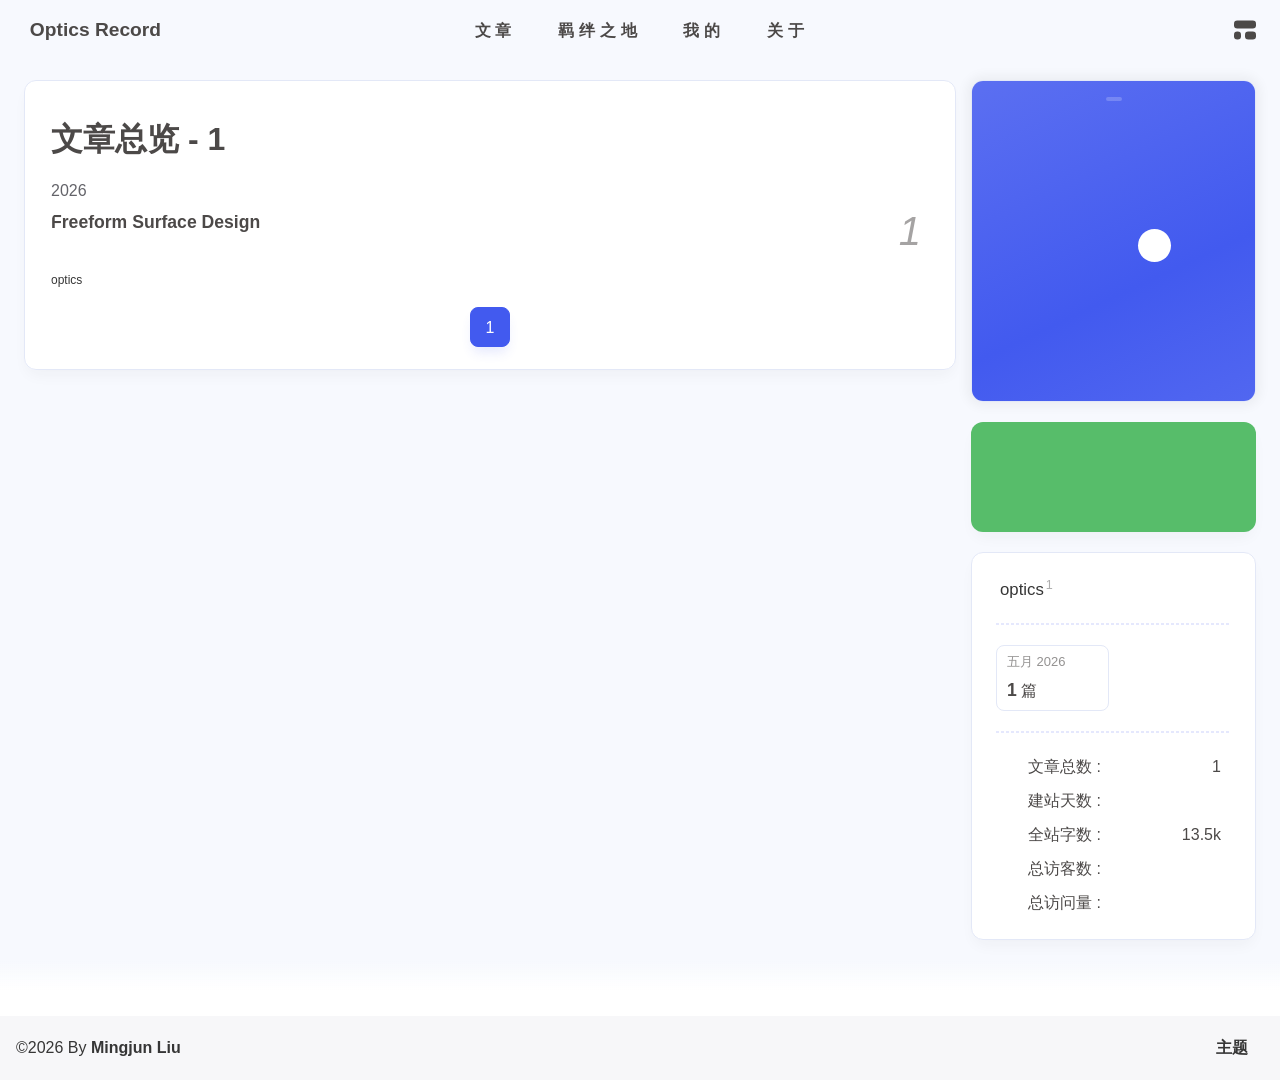
==== commit f65c2e23: "Site updated: 2026-05-19 13:31:37" ====
--- a/archives/index.html
+++ b/archives/index.html
@@ -60,7 +60,7 @@
   isHome: false,
   isHighlightShrink: false,
   isToc: false,
-  postUpdate: '2026-05-19 13:28:34',
+  postUpdate: '2026-05-19 13:31:32',
   postMainColor: '',
 }</script><noscript><style type="text/css">
   #nav {
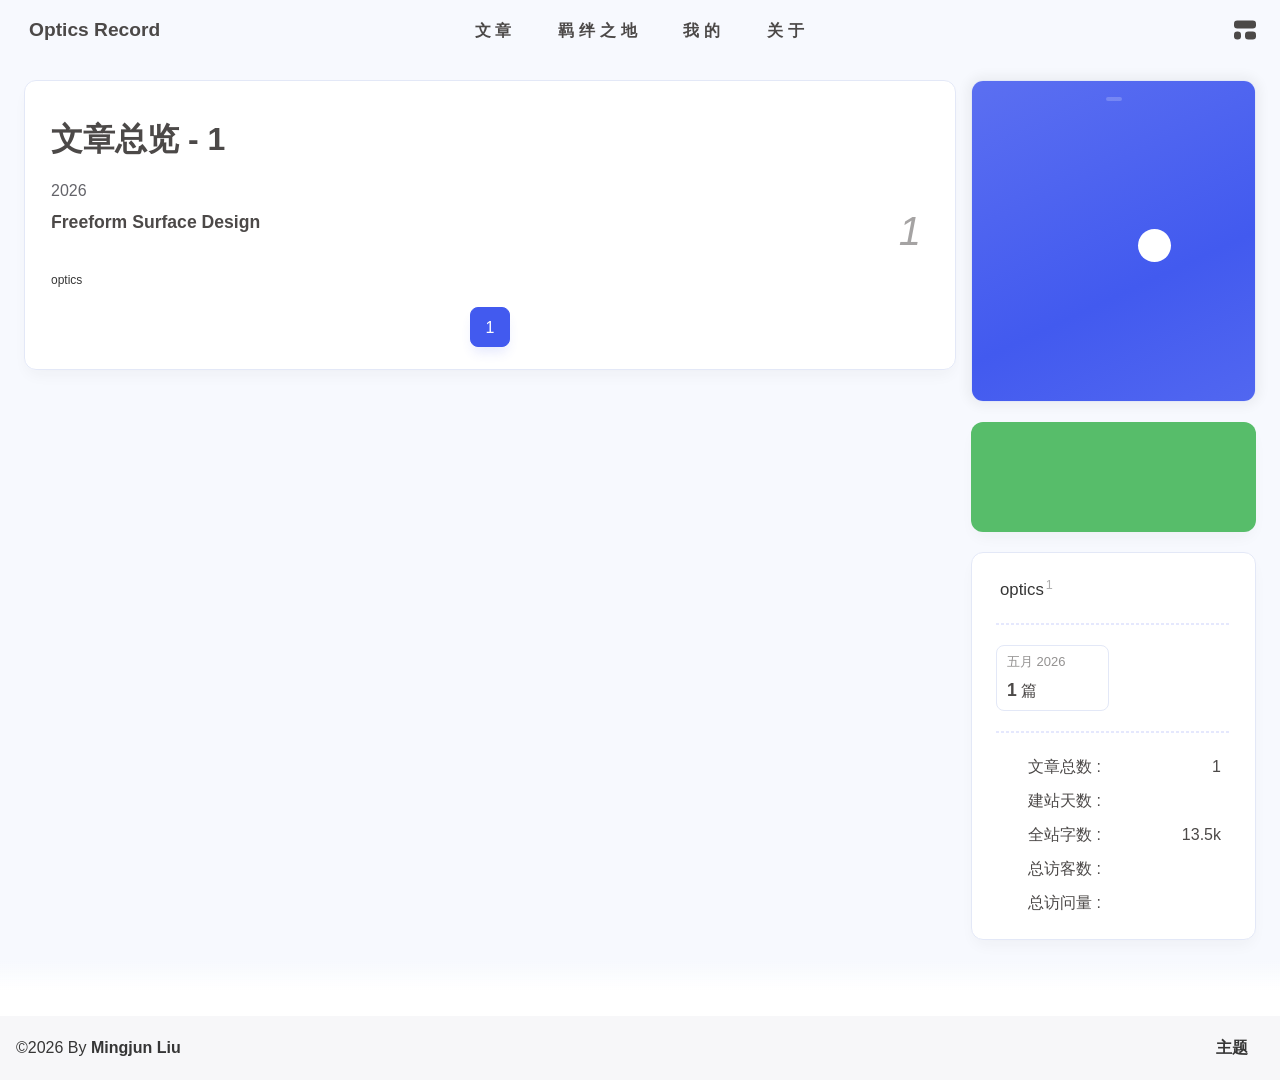
==== commit ce6a8d09: "Site updated: 2026-05-19 13:41:55" ====
--- a/archives/index.html
+++ b/archives/index.html
@@ -1,6 +1,6 @@
 <!DOCTYPE html><html lang="zh-CN" data-theme="light"><head><meta charset="UTF-8"><meta http-equiv="X-UA-Compatible" content="IE=edge"><meta name="viewport" content="width=device-width, initial-scale=1.0, user-scalable=no"><title>归档 | Optics Record</title><meta name="keywords" content="Optics, AI Agent"><meta name="author" content="Mingjun Liu"><meta name="copyright" content="Mingjun Liu"><meta name="format-detection" content="telephone=no"><meta name="theme-color" content="#f7f9fe"><meta name="mobile-web-app-capable" content="yes"><meta name="apple-touch-fullscreen" content="yes"><meta name="apple-mobile-web-app-title" content="归档"><meta name="application-name" content="归档"><meta name="apple-mobile-web-app-capable" content="yes"><meta name="apple-mobile-web-app-status-bar-style" content="#f7f9fe"><meta property="og:type" content="website"><meta property="og:title" content="归档"><meta property="og:url" content="https://lmj520ls.github.io/archives/index.html"><meta property="og:site_name" content="Optics Record"><meta property="og:description" content="归档"><meta property="og:locale" content="zh-CN"><meta property="og:image" content="https://lmj520ls.github.io/img/Avatar.png"><meta property="article:author" content="Mingjun Liu"><meta property="article:tag" content="Optics, AI Agent"><meta name="twitter:card" content="summary"><meta name="twitter:image" content="https://lmj520ls.github.io/img/Avatar.png"><meta name="description" content="归档"><link rel="shortcut icon" href="/favicon.ico"><link rel="canonical" href="https://lmj520ls.github.io/archives/"><link rel="preconnect" href="//cdn.cbd.int"/><link rel="preconnect" href="//busuanzi.ibruce.info"/><meta name="google-site-verification" content="xxx"/><meta name="baidu-site-verification" content="code-xxx"/><meta name="msvalidate.01" content="xxx"/><link rel="stylesheet" href="/css/index.css"><link rel="stylesheet" href="https://cdn.cbd.int/node-snackbar@0.1.16/dist/snackbar.min.css" media="print" onload="this.media='all'"><link rel="stylesheet" href="https://cdn.cbd.int/@fancyapps/ui@6.1.6/dist/fancybox/fancybox.css" media="print" onload="this.media='all'"><script>const GLOBAL_CONFIG = {
   linkPageTop: undefined,
-  peoplecanvas: {"enable":true,"img":"/img/happy-loop.png"},
+  peoplecanvas: undefined,
   postHeadAiDescription: {"enable":true,"gptName":"AnZhiYu","mode":"local","switchBtn":false,"btnLink":"https://afdian.net/item/886a79d4db6711eda42a52540025c377","randomNum":3,"basicWordCount":1000,"key":"xxxx","Referer":"https://xx.xx/"},
   diytitle: {"enable":true,"leaveTitle":"w(ﾟДﾟ)w 不要走！再看看嘛！","backTitle":"♪(^∇^*)欢迎肥来！"},
   LA51: undefined,
@@ -60,7 +60,7 @@
   isHome: false,
   isHighlightShrink: false,
   isToc: false,
-  postUpdate: '2026-05-19 13:31:32',
+  postUpdate: '2026-05-19 13:41:50',
   postMainColor: '',
 }</script><noscript><style type="text/css">
   #nav {
--- a/css/custom.css
+++ b/css/custom.css
@@ -0,0 +1,30 @@
+/* 自定义 6 色大报纸板块的精美阴影 */
+:root {
+  --anzhiyu-shadow-orange: 0 8px 16px -4px rgba(255, 126, 61, 0.3);
+  --anzhiyu-shadow-purple: 0 8px 16px -4px rgba(122, 92, 255, 0.3);
+  --anzhiyu-shadow-pink: 0 8px 16px -4px rgba(255, 92, 147, 0.3);
+}
+
+/* 赋予卡片专属的背景色 */
+.categoryButton.orange { background: #ff7e3d !important; color: #fff !important; }
+.categoryButton.purple { background: #7a5cff !important; color: #fff !important; }
+.categoryButton.pink   { background: #ff5c93 !important; color: #fff !important; }
+
+/* 确保新卡片内的文字和图标全部强制渲染为白色 */
+.categoryButton.orange .categoryButtonText,
+.categoryButton.purple .categoryButtonText,
+.categoryButton.pink   .categoryButtonText,
+.categoryButton.orange i,
+.categoryButton.purple i,
+.categoryButton.pink   i {
+  color: #fff !important;
+}
+/* 让文章和自定义容器内的图片自动适应屏幕宽度 */
+.post-content img, 
+.article-entry img,
+img {
+  max-width: 100% !important;
+  height: auto !important;
+  display: block;
+  margin: 0 auto; /* 居中显示 */
+}
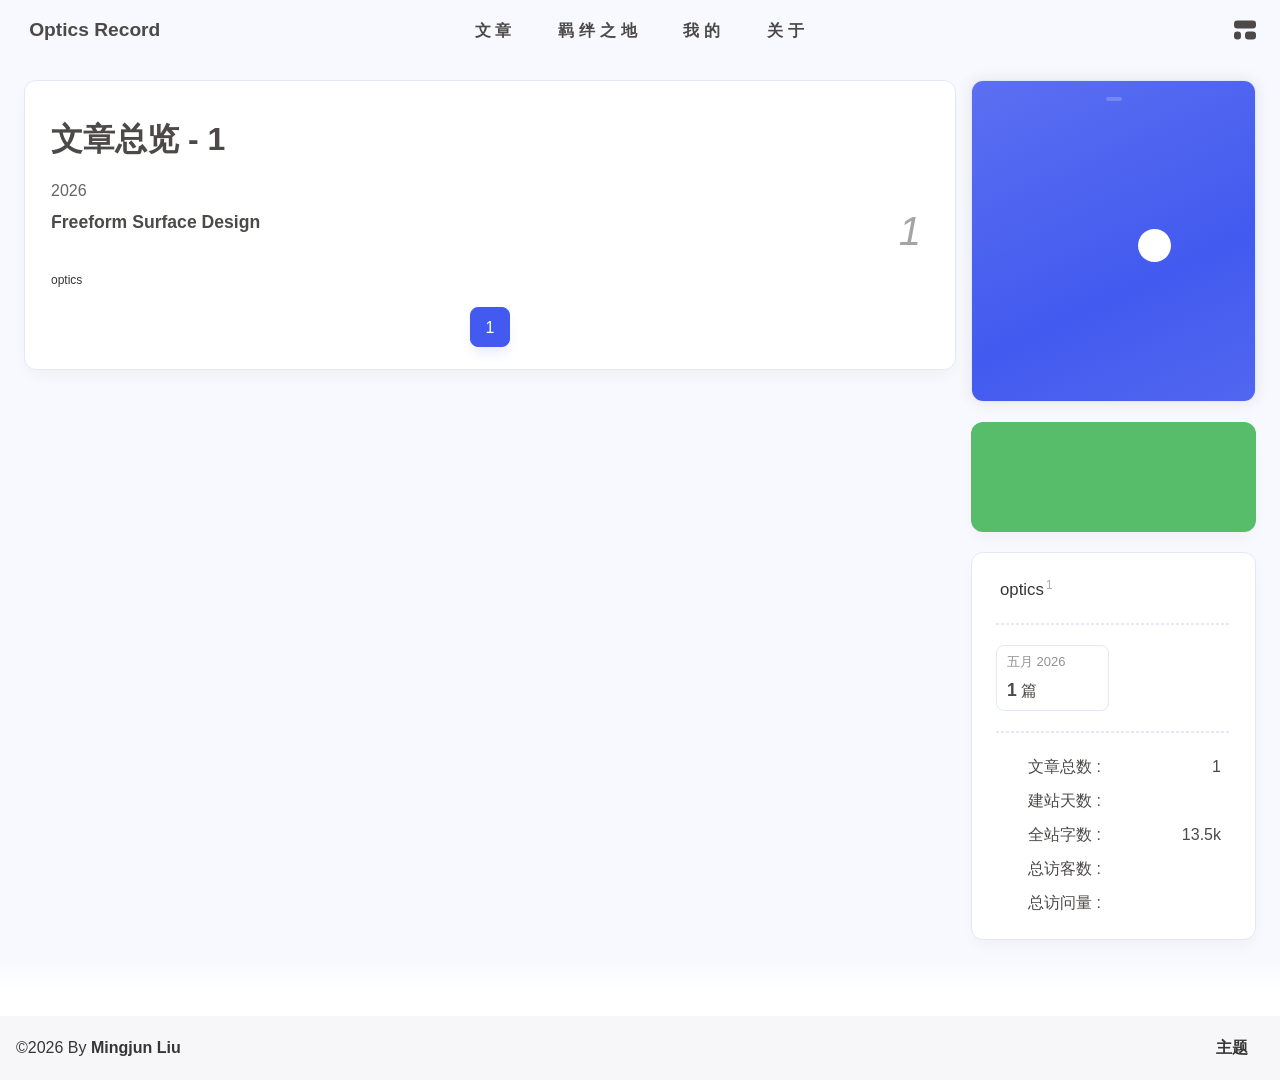
==== commit 6c6461dc: "Site updated: 2026-05-19 13:53:57" ====
--- a/archives/index.html
+++ b/archives/index.html
@@ -60,7 +60,7 @@
   isHome: false,
   isHighlightShrink: false,
   isToc: false,
-  postUpdate: '2026-05-19 13:41:50',
+  postUpdate: '2026-05-19 13:53:52',
   postMainColor: '',
 }</script><noscript><style type="text/css">
   #nav {
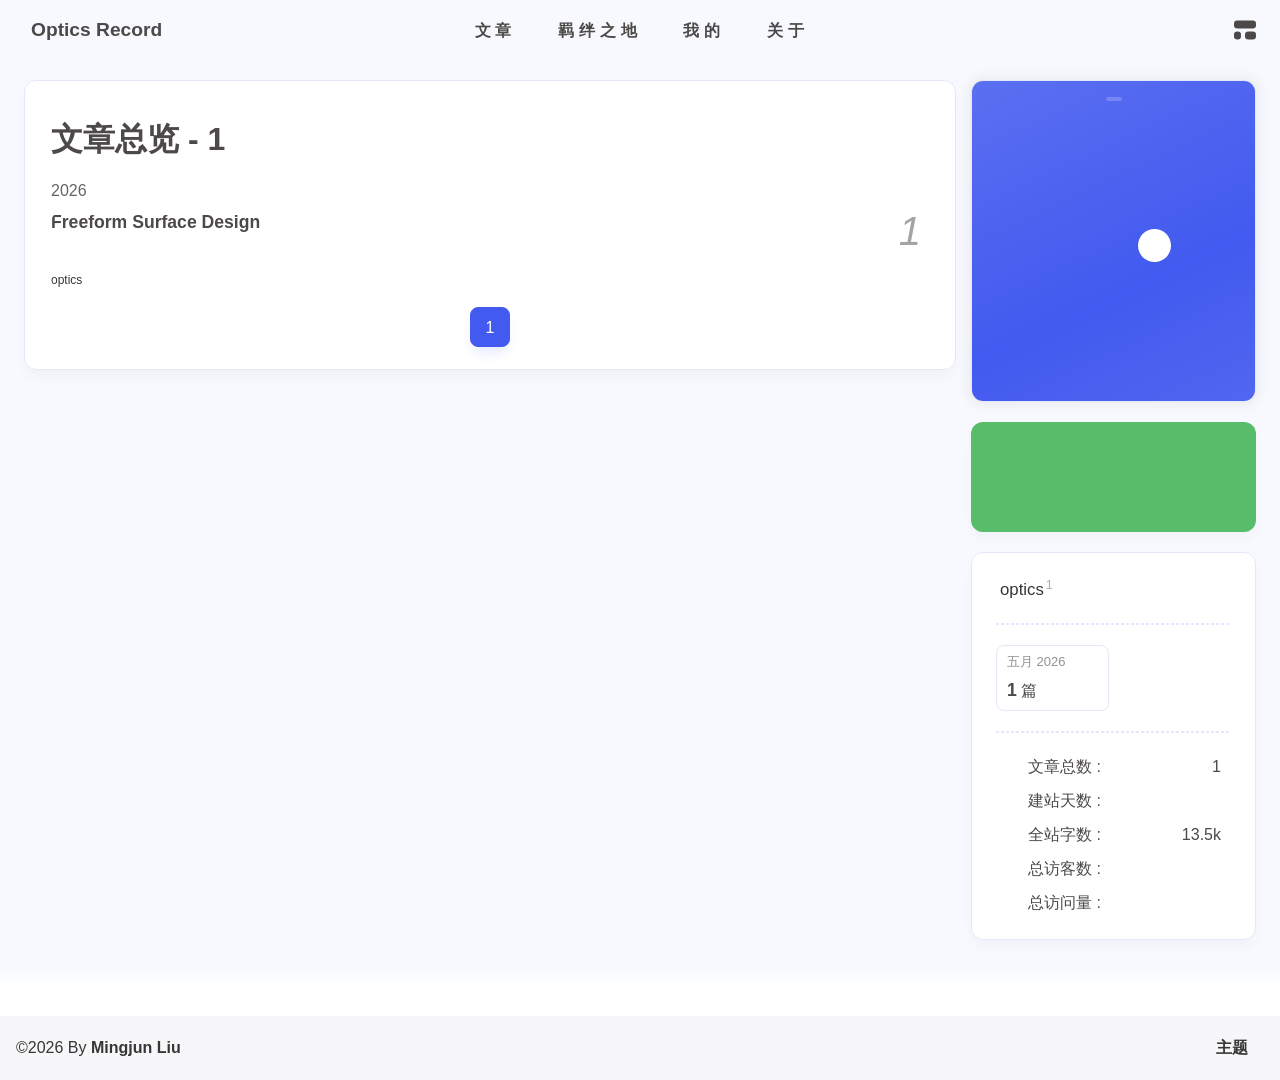
==== commit 3ad71e86: "Site updated: 2026-05-19 14:15:14" ====
--- a/archives/index.html
+++ b/archives/index.html
@@ -60,7 +60,7 @@
   isHome: false,
   isHighlightShrink: false,
   isToc: false,
-  postUpdate: '2026-05-19 13:53:52',
+  postUpdate: '2026-05-19 14:15:10',
   postMainColor: '',
 }</script><noscript><style type="text/css">
   #nav {
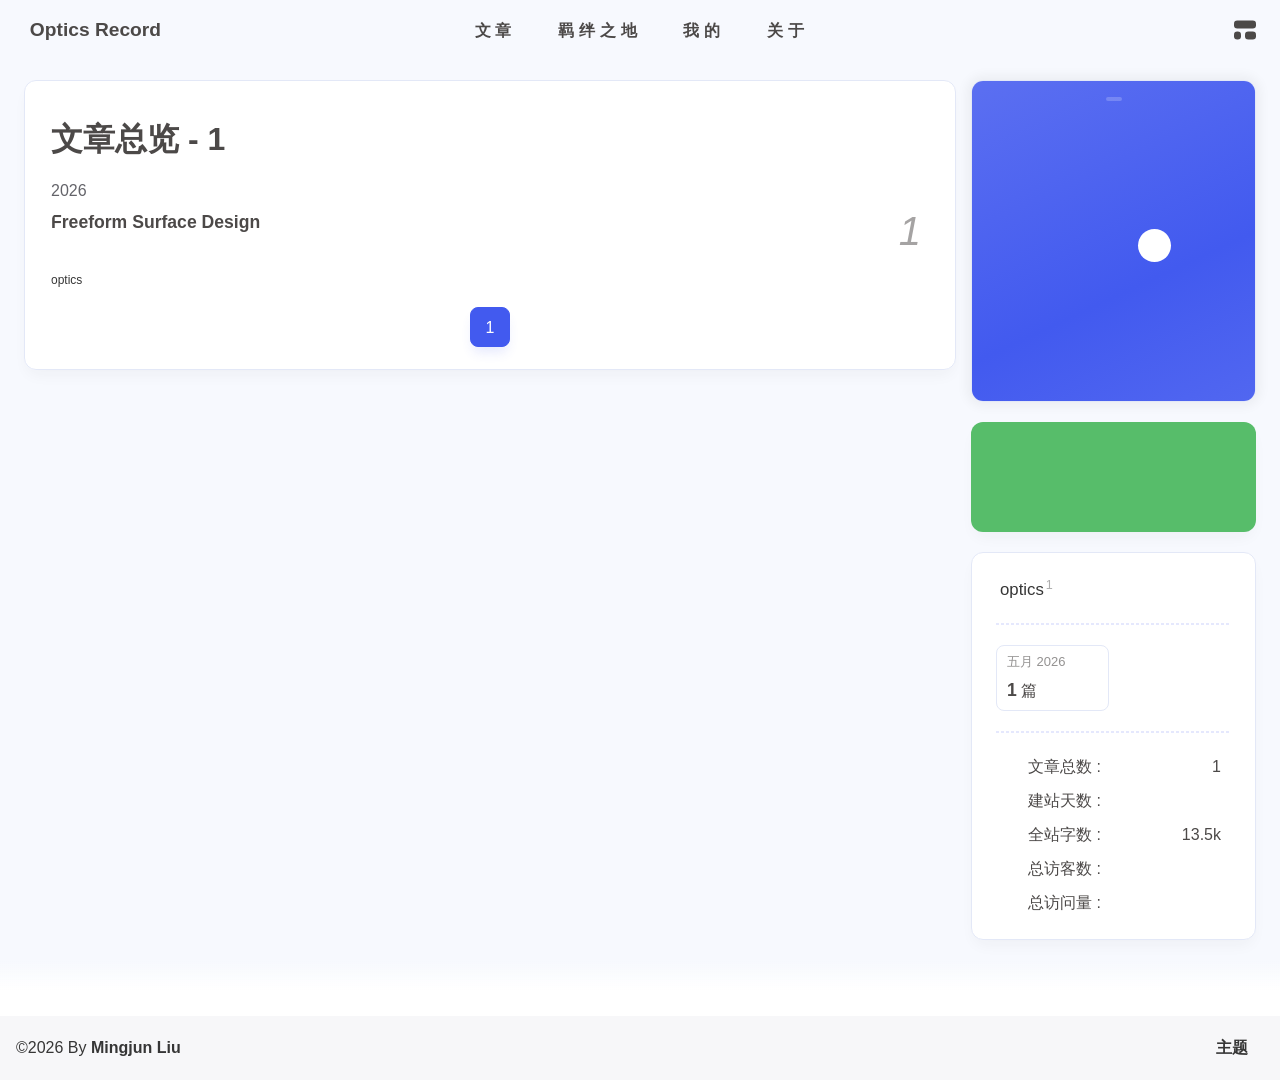
==== commit 8b034c3b: "Site updated: 2026-05-19 14:25:40" ====
--- a/archives/index.html
+++ b/archives/index.html
@@ -60,7 +60,7 @@
   isHome: false,
   isHighlightShrink: false,
   isToc: false,
-  postUpdate: '2026-05-19 14:15:10',
+  postUpdate: '2026-05-19 14:25:09',
   postMainColor: '',
 }</script><noscript><style type="text/css">
   #nav {
--- a/css/custom.css
+++ b/css/custom.css
@@ -27,4 +27,36 @@
   height: auto !important;
   display: block;
   margin: 0 auto; /* 居中显示 */
+}
+/* 强制让侧边栏微信卡片的正面和背面图片完美自适应 */
+.card-weixin img,
+[class*="card_weixin"] img,
+[class*="weixin"] img {
+  width: 100% !important;
+  max-width: 100% !important;
+  height: auto !important;
+  box-sizing: border-box;
+  padding: 5px;          /* 适当加一点内边距，防止图片紧贴卡片边缘 */
+  background: #fff;      /* 强行给二维码套一个白底，防止背景色冲突 */
+  border-radius: 12px;   /* 给二维码图片本身加点小圆角，呼应 Butterfly 主题风格 */
+}
+/* 强制让轮播卡片中的本地照片铺满整个卡片，且不影响外部 Logo */
+div[class*="creativity"] img[src^="/img/"],
+div[class*="tags-group"] img[src^="/img/"] {
+  position: absolute !important;
+  top: 0 !important;
+  left: 0 !important;
+  width: 100% !important;
+  height: 100% !important;
+  object-fit: cover !important; /* 保证照片等比例拉伸填满，不变形 */
+  border-radius: inherit !important; /* 完美继承外层卡片的圆角 */
+  padding: 0 !important;
+  margin: 0 !important;
+  max-width: none !important;
+}
+
+/* 隐藏被照片覆盖后的文字（如果有的话），让纯净的照片更好看 */
+div[class*="creativity"] div:has(> img[src^="/img/"]) span,
+div[class*="tags-group"] div:has(> img[src^="/img/"]) span {
+  display: none !important;
 }
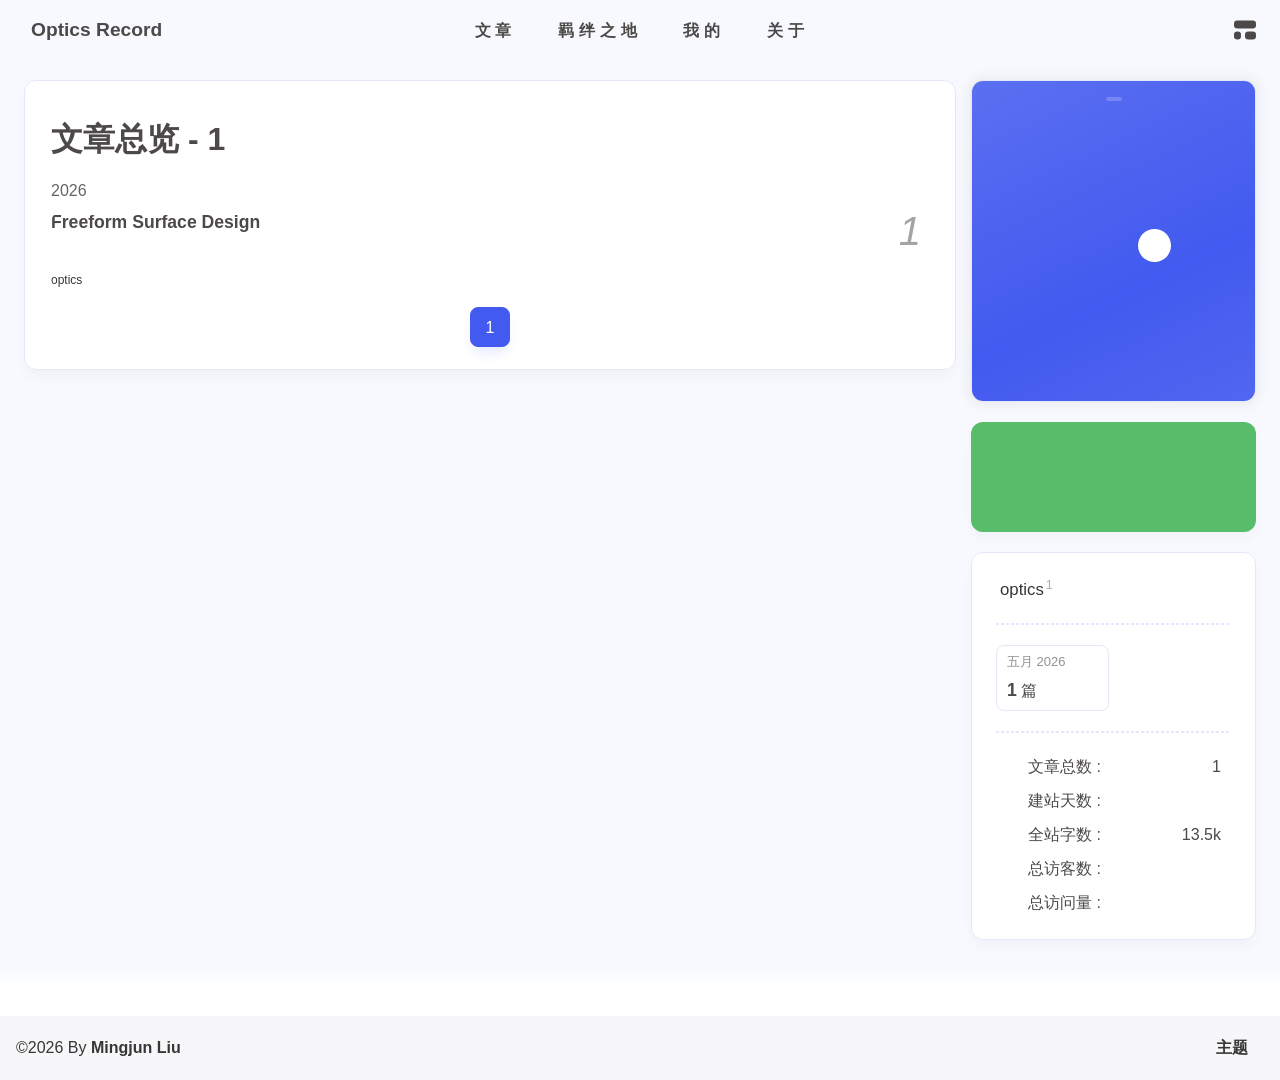
==== commit 579ae08a: "Site updated: 2026-05-19 14:26:29" ====
--- a/archives/index.html
+++ b/archives/index.html
@@ -60,7 +60,7 @@
   isHome: false,
   isHighlightShrink: false,
   isToc: false,
-  postUpdate: '2026-05-19 14:25:09',
+  postUpdate: '2026-05-19 14:26:25',
   postMainColor: '',
 }</script><noscript><style type="text/css">
   #nav {
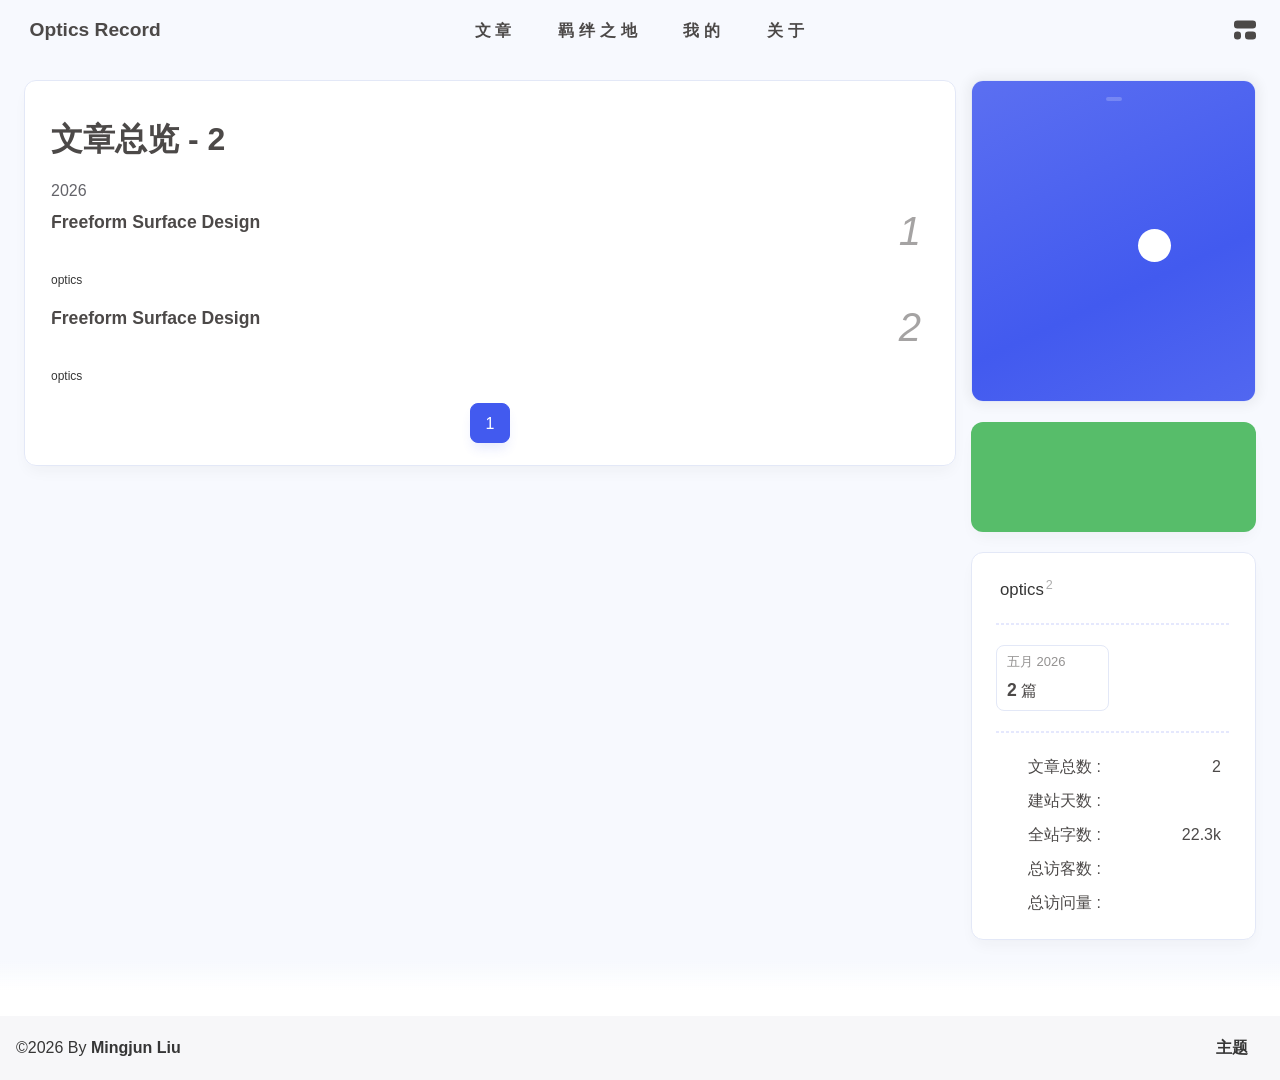
==== commit a2329635: "Site updated: 2026-05-26 11:12:17" ====
--- a/archives/index.html
+++ b/archives/index.html
@@ -60,7 +60,7 @@
   isHome: false,
   isHighlightShrink: false,
   isToc: false,
-  postUpdate: '2026-05-19 14:26:25',
+  postUpdate: '2026-05-26 11:12:12',
   postMainColor: '',
 }</script><noscript><style type="text/css">
   #nav {
@@ -203,7 +203,7 @@
 if (true) {
   document.addEventListener('pjax:send', () => { preloader.initLoading() })
   document.addEventListener('pjax:complete', () => { preloader.endLoading() })
-}</script><link rel="stylesheet" href="https://cdn.cbd.int/anzhiyu-theme-static@1.1.10/progress_bar/progress_bar.css"/><script async="async" src="https://cdn.cbd.int/pace-js@1.2.4/pace.min.js" data-pace-options="{ &quot;restartOnRequestAfter&quot;:false,&quot;eventLag&quot;:false}"></script><div class="page" id="body-wrap"><header class="not-top-img" id="page-header"><nav id="nav"><div id="nav-group"><span id="blog_name"><a id="site-name" href="/" accesskey="h"><div class="title">Optics Record</div><i class="anzhiyufont anzhiyu-icon-house-chimney"></i></a></span><div class="mask-name-container"><div id="name-container"><a id="page-name" href="javascript:anzhiyu.scrollToDest(0, 500)">PAGE_NAME</a></div></div><div id="menus"><div class="menus_items"><div class="menus_item"><a class="site-page" href="javascript:void(0);"><span> 文章</span></a><ul class="menus_item_child"><li><a class="site-page child faa-parent animated-hover" href="/archives/"><i class="anzhiyufont anzhiyu-icon-box-archive faa-tada" style="font-size: 0.9em;"></i><span> 隧道</span></a></li><li><a class="site-page child faa-parent animated-hover" href="/categories/"><i class="anzhiyufont anzhiyu-icon-shapes faa-tada" style="font-size: 0.9em;"></i><span> 分类</span></a></li><li><a class="site-page child faa-parent animated-hover" href="/tags/"><i class="anzhiyufont anzhiyu-icon-tags faa-tada" style="font-size: 0.9em;"></i><span> 标签</span></a></li></ul></div><div class="menus_item"><a class="site-page" href="javascript:void(0);"><span> 羁绊之地</span></a><ul class="menus_item_child"><li><a class="site-page child faa-parent animated-hover" href="/link/"><i class="anzhiyufont anzhiyu-icon-link faa-tada" style="font-size: 0.9em;"></i><span> 友人帐</span></a></li><li><a class="site-page child faa-parent animated-hover" href="/fcircle/"><i class="anzhiyufont anzhiyu-icon-artstation faa-tada" style="font-size: 0.9em;"></i><span> 交流圈</span></a></li><li><a class="site-page child faa-parent animated-hover" href="/comments/"><i class="anzhiyufont anzhiyu-icon-envelope faa-tada" style="font-size: 0.9em;"></i><span> 留言板</span></a></li></ul></div><div class="menus_item"><a class="site-page" href="javascript:void(0);"><span> 我的</span></a><ul class="menus_item_child"><li><a class="site-page child faa-parent animated-hover" href="/music/"><i class="anzhiyufont anzhiyu-icon-music faa-tada" style="font-size: 0.9em;"></i><span> 音乐馆</span></a></li><li><a class="site-page child faa-parent animated-hover" href="/bangumis/"><i class="anzhiyufont anzhiyu-icon-bilibili faa-tada" style="font-size: 0.9em;"></i><span> 追番页</span></a></li><li><a class="site-page child faa-parent animated-hover" href="/album/"><i class="anzhiyufont anzhiyu-icon-images faa-tada" style="font-size: 0.9em;"></i><span> 相册集</span></a></li><li><a class="site-page child faa-parent animated-hover" href="/air-conditioner/"><i class="anzhiyufont anzhiyu-icon-fan faa-tada" style="font-size: 0.9em;"></i><span> 小空调</span></a></li></ul></div><div class="menus_item"><a class="site-page" href="javascript:void(0);"><span> 关于</span></a><ul class="menus_item_child"><li><a class="site-page child faa-parent animated-hover" href="/about/"><i class="anzhiyufont anzhiyu-icon-paper-plane faa-tada" style="font-size: 0.9em;"></i><span> 关于本人</span></a></li><li><a class="site-page child faa-parent animated-hover" href="/essay/"><i class="anzhiyufont anzhiyu-icon-lightbulb faa-tada" style="font-size: 0.9em;"></i><span> 奇思妙想</span></a></li><li><a class="site-page child faa-parent animated-hover" href="javascript:toRandomPost()"><i class="anzhiyufont anzhiyu-icon-shoe-prints1 faa-tada" style="font-size: 0.9em;"></i><span> 消遣之地</span></a></li></ul></div></div></div><div id="nav-right"><div class="nav-button" id="randomPost_button"><a class="site-page" onclick="toRandomPost()" title="随机前往一个文章" href="javascript:void(0);"><i class="anzhiyufont anzhiyu-icon-dice"></i></a></div><input id="center-console" type="checkbox"/><label class="widget" for="center-console" title="中控台" onclick="anzhiyu.switchConsole();"><i class="left"></i><i class="widget center"></i><i class="widget right"></i></label><div id="console"><div class="console-card-group-reward"><ul class="reward-all console-card"><li class="reward-item"><a href="/img/wechat-pay.png" target="_blank"><img class="post-qr-code-img" alt="微信" src= "[data-uri]" onerror="this.onerror=null,this.src=&quot;/img/404.jpg&quot;" data-lazy-src="/img/wechat-pay.png"/></a><div class="post-qr-code-desc">微信</div></li><li class="reward-item"><a href="/img/alipay-pay.png" target="_blank"><img class="post-qr-code-img" alt="支付宝" src= "[data-uri]" onerror="this.onerror=null,this.src=&quot;/img/404.jpg&quot;" data-lazy-src="/img/alipay-pay.png"/></a><div class="post-qr-code-desc">支付宝</div></li></ul></div><div class="console-card-group"><div class="console-card-group-left"><div class="console-card" id="card-newest-comments"><div class="card-content"><div class="author-content-item-tips">互动</div><span class="author-content-item-title"> 最新评论</span></div><div class="aside-list"><span>正在加载中...</span></div></div></div><div class="console-card-group-right"><div class="console-card tags"><div class="card-content"><div class="author-content-item-tips">兴趣点</div><span class="author-content-item-title">寻找你感兴趣的领域</span><div class="card-tags"><div class="item-headline"></div><div class="card-tag-cloud"><a href="/tags/optics/" style="font-size: 1.05rem;">optics<sup>1</sup></a></div></div><hr/></div></div><div class="console-card history"><div class="item-headline"><i class="anzhiyufont anzhiyu-icon-box-archiv"></i><span>文章</span></div><div class="card-archives"><div class="item-headline"><i class="anzhiyufont anzhiyu-icon-archive"></i><span>归档</span></div><ul class="card-archive-list"><li class="card-archive-list-item"><a class="card-archive-list-link" href="/archives/2026/05/"><span class="card-archive-list-date">五月 2026</span><div class="card-archive-list-count-group"><span class="card-archive-list-count">1</span><span>篇</span></div></a></li></ul></div><hr/></div></div></div><div class="button-group"><div class="console-btn-item"><a class="darkmode_switchbutton" title="显示模式切换" href="javascript:void(0);"><i class="anzhiyufont anzhiyu-icon-moon"></i></a></div><div class="console-btn-item" id="consoleHideAside" onclick="anzhiyu.hideAsideBtn()" title="边栏显示控制"><a class="asideSwitch"><i class="anzhiyufont anzhiyu-icon-arrows-left-right"></i></a></div><div class="console-btn-item" id="consoleMusic" onclick="anzhiyu.musicToggle()" title="音乐开关"><a class="music-switch"><i class="anzhiyufont anzhiyu-icon-music"></i></a></div></div><div class="console-mask" onclick="anzhiyu.hideConsole()" href="javascript:void(0);"></div></div><div class="nav-button" id="nav-totop"><a class="totopbtn" href="javascript:void(0);"><i class="anzhiyufont anzhiyu-icon-arrow-up"></i><span id="percent" onclick="anzhiyu.scrollToDest(0,500)">0</span></a></div><div id="toggle-menu"><a class="site-page" href="javascript:void(0);" title="切换"><i class="anzhiyufont anzhiyu-icon-bars"></i></a></div></div></div></nav></header><main id="blog-container"><div class="layout" id="content-inner"><div id="archive"><div class="article-sort-title">文章总览 - 1</div><div class="article-sort"><div class="article-sort-item year"><span>2026</span></div><div class="article-sort-item no-article-cover"><div class="article-sort-item-info"><a class="article-sort-item-title" href="/2026/05/17/1/" title="Freeform Surface Design">Freeform Surface Design</a><span class="article-sort-item-index">1</span><div class="article-meta-wrap"><span class="article-sort-item-tags"><a class="article-meta__tags" href="/tags/optics/" tabindex="-1"> <span> <i class="anzhiyufont anzhiyu-icon-hashtag"></i>optics</span></a></span><div class="article-sort-item-time"><i class="anzhiyufont anzhiyu-icon-calendar-alt"></i><time class="post-meta-date-created" datetime="2026-05-17T06:40:13.556Z" title="发表于 2026-05-17 14:40:13">2026-05-17</time></div></div></div></div></div><nav id="pagination"><div class="pagination"><span class="page-number current">1</span></div></nav></div><div class="aside-content" id="aside-content"><div class="card-widget card-info"><div class="card-content"><div class="author-info__sayhi" id="author-info__sayhi" onclick="anzhiyu.changeSayHelloText()"></div><div class="author-info-avatar"><img class="avatar-img" src= "[data-uri]" onerror="this.onerror=null,this.src=&quot;/img/404.jpg&quot;" data-lazy-src="/img/Avatar.png" onerror="this.onerror=null;this.src='/img/friend_404.gif'" alt="avatar"/><div class="author-status"><img class="g-status" src= "[data-uri]" onerror="this.onerror=null,this.src=&quot;/img/404.jpg&quot;" data-lazy-src="https://bu.dusays.com/2023/08/24/64e6ce9c507bb.png" alt="status"/></div></div><div class="author-info__description">Mingjun Liu 的Optics与 AI</div></div></div><div class="card-widget anzhiyu-right-widget" id="card-wechat" onclick="null"><div id="flip-wrapper"><div id="flip-content"><div class="face" style="background: url(https://bu.dusays.com/2023/01/13/63c02edf44033.png) center center / 100% no-repeat"></div><div class="back face" style="background: url(/img/gzh-qr.png) center center / 100% no-repeat"></div></div></div></div><div class="sticky_layout"><div class="card-widget"><div class="card-tags"><div class="item-headline"></div><div class="card-tag-cloud"><a href="/tags/optics/" style="font-size: 1.05rem;">optics<sup>1</sup></a></div></div><hr/><div class="card-archives"><div class="item-headline"><i class="anzhiyufont anzhiyu-icon-archive"></i><span>归档</span></div><ul class="card-archive-list"><li class="card-archive-list-item"><a class="card-archive-list-link" href="/archives/2026/05/"><span class="card-archive-list-date">五月 2026</span><div class="card-archive-list-count-group"><span class="card-archive-list-count">1</span><span>篇</span></div></a></li></ul></div><hr/><div class="card-webinfo"><div class="item-headline"><i class="anzhiyufont anzhiyu-icon-chart-line"></i><span>网站资讯</span></div><div class="webinfo"><div class="webinfo-item"><div class="webinfo-item-title"><i class="anzhiyufont anzhiyu-icon-file-lines"></i><div class="item-name">文章总数 :</div></div><div class="item-count">1</div></div><div class="webinfo-item"><div class="webinfo-item-title"><i class="anzhiyufont anzhiyu-icon-stopwatch"></i><div class="item-name">建站天数 :</div></div><div class="item-count" id="runtimeshow" data-publishDate="2026-05-17T08:50:00.000Z"><i class="anzhiyufont anzhiyu-icon-spinner anzhiyu-spin"></i></div></div><div class="webinfo-item"><div class="webinfo-item-title"><i class="anzhiyufont anzhiyu-icon-font"></i><div class="item-name">全站字数 :</div></div><div class="item-count">13.5k</div></div><div class="webinfo-item"><div class="webinfo-item-title"><i class="anzhiyufont anzhiyu-icon-universal-access"></i><div class="item-name">总访客数 :</div></div><div class="item-count" id="busuanzi_value_site_uv"><i class="anzhiyufont anzhiyu-icon-spinner anzhiyu-spin"></i></div></div><div class="webinfo-item"><div class="webinfo-item-title"><i class="anzhiyufont anzhiyu-icon-square-poll-vertical"></i><div class="item-name">总访问量 :</div></div><div class="item-count" id="busuanzi_value_site_pv"><i class="anzhiyufont anzhiyu-icon-spinner anzhiyu-spin"></i></div></div></div></div></div></div></div></div></main><footer id="footer"><div id="footer-wrap"></div><div id="footer-bar"><div class="footer-bar-links"><div class="footer-bar-left"><div id="footer-bar-tips"><div class="copyright">&copy;2026 By <a class="footer-bar-link" href="/" title="Mingjun Liu" target="_blank">Mingjun Liu</a></div></div><div id="footer-type-tips"></div></div><div class="footer-bar-right"><a class="footer-bar-link" target="_blank" rel="noopener" href="https://github.com/anzhiyu-c/hexo-theme-anzhiyu" title="主题">主题</a></div></div></div></footer></div><div id="sidebar"><div id="menu-mask"></div><div id="sidebar-menus"><div class="sidebar-site-data site-data is-center"><a href="/archives/" title="archive"><div class="headline">文章</div><div class="length-num">1</div></a><a href="/tags/" title="tag"><div class="headline">标签</div><div class="length-num">1</div></a><a href="/categories/" title="category"><div class="headline">分类</div><div class="length-num">0</div></a></div><span class="sidebar-menu-item-title">功能</span><div class="sidebar-menu-item"><a class="darkmode_switchbutton menu-child" href="javascript:void(0);" title="显示模式"><i class="anzhiyufont anzhiyu-icon-circle-half-stroke"></i><span>显示模式</span></a></div><div class="back-menu-list-groups"><div class="back-menu-list-group"><div class="back-menu-list-title">网页</div><div class="back-menu-list"><a class="back-menu-item" target="_blank" rel="noopener" href="https://hexo.anheyu.com/" title="博客"><img class="back-menu-item-icon" src= "[data-uri]" onerror="this.onerror=null,this.src=&quot;/img/404.jpg&quot;" data-lazy-src="/img/favicon.ico" alt="博客"/><span class="back-menu-item-text">博客</span></a></div></div><div class="back-menu-list-group"><div class="back-menu-list-title">项目</div><div class="back-menu-list"><a class="back-menu-item" target="_blank" rel="noopener" href="https://image.anheyu.com/" title="安知鱼图床"><img class="back-menu-item-icon" src= "[data-uri]" onerror="this.onerror=null,this.src=&quot;/img/404.jpg&quot;" data-lazy-src="https://image.anheyu.com/favicon.ico" alt="安知鱼图床"/><span class="back-menu-item-text">安知鱼图床</span></a></div></div></div><div class="menus_items"><div class="menus_item"><a class="site-page" href="javascript:void(0);"><span> 文章</span></a><ul class="menus_item_child"><li><a class="site-page child faa-parent animated-hover" href="/archives/"><i class="anzhiyufont anzhiyu-icon-box-archive faa-tada" style="font-size: 0.9em;"></i><span> 隧道</span></a></li><li><a class="site-page child faa-parent animated-hover" href="/categories/"><i class="anzhiyufont anzhiyu-icon-shapes faa-tada" style="font-size: 0.9em;"></i><span> 分类</span></a></li><li><a class="site-page child faa-parent animated-hover" href="/tags/"><i class="anzhiyufont anzhiyu-icon-tags faa-tada" style="font-size: 0.9em;"></i><span> 标签</span></a></li></ul></div><div class="menus_item"><a class="site-page" href="javascript:void(0);"><span> 羁绊之地</span></a><ul class="menus_item_child"><li><a class="site-page child faa-parent animated-hover" href="/link/"><i class="anzhiyufont anzhiyu-icon-link faa-tada" style="font-size: 0.9em;"></i><span> 友人帐</span></a></li><li><a class="site-page child faa-parent animated-hover" href="/fcircle/"><i class="anzhiyufont anzhiyu-icon-artstation faa-tada" style="font-size: 0.9em;"></i><span> 交流圈</span></a></li><li><a class="site-page child faa-parent animated-hover" href="/comments/"><i class="anzhiyufont anzhiyu-icon-envelope faa-tada" style="font-size: 0.9em;"></i><span> 留言板</span></a></li></ul></div><div class="menus_item"><a class="site-page" href="javascript:void(0);"><span> 我的</span></a><ul class="menus_item_child"><li><a class="site-page child faa-parent animated-hover" href="/music/"><i class="anzhiyufont anzhiyu-icon-music faa-tada" style="font-size: 0.9em;"></i><span> 音乐馆</span></a></li><li><a class="site-page child faa-parent animated-hover" href="/bangumis/"><i class="anzhiyufont anzhiyu-icon-bilibili faa-tada" style="font-size: 0.9em;"></i><span> 追番页</span></a></li><li><a class="site-page child faa-parent animated-hover" href="/album/"><i class="anzhiyufont anzhiyu-icon-images faa-tada" style="font-size: 0.9em;"></i><span> 相册集</span></a></li><li><a class="site-page child faa-parent animated-hover" href="/air-conditioner/"><i class="anzhiyufont anzhiyu-icon-fan faa-tada" style="font-size: 0.9em;"></i><span> 小空调</span></a></li></ul></div><div class="menus_item"><a class="site-page" href="javascript:void(0);"><span> 关于</span></a><ul class="menus_item_child"><li><a class="site-page child faa-parent animated-hover" href="/about/"><i class="anzhiyufont anzhiyu-icon-paper-plane faa-tada" style="font-size: 0.9em;"></i><span> 关于本人</span></a></li><li><a class="site-page child faa-parent animated-hover" href="/essay/"><i class="anzhiyufont anzhiyu-icon-lightbulb faa-tada" style="font-size: 0.9em;"></i><span> 奇思妙想</span></a></li><li><a class="site-page child faa-parent animated-hover" href="javascript:toRandomPost()"><i class="anzhiyufont anzhiyu-icon-shoe-prints1 faa-tada" style="font-size: 0.9em;"></i><span> 消遣之地</span></a></li></ul></div></div><span class="sidebar-menu-item-title">标签</span><div class="card-tags"><div class="item-headline"></div><div class="card-tag-cloud"><a href="/tags/optics/" style="font-size: 0.88rem;">optics<sup>1</sup></a></div></div><hr/></div></div><div id="rightside"><div id="rightside-config-hide"><button id="translateLink" type="button" title="简繁转换">繁</button><button id="darkmode" type="button" title="浅色和深色模式转换"><i class="anzhiyufont anzhiyu-icon-circle-half-stroke"></i></button><button id="hide-aside-btn" type="button" title="单栏和双栏切换"><i class="anzhiyufont anzhiyu-icon-arrows-left-right"></i></button></div><div id="rightside-config-show"><button id="rightside-config" type="button" title="设置"><i class="anzhiyufont anzhiyu-icon-gear"></i></button><button id="go-up" type="button" title="回到顶部"><i class="anzhiyufont anzhiyu-icon-arrow-up"></i></button></div></div><div id="nav-music"><a id="nav-music-hoverTips" onclick="anzhiyu.musicToggle()" accesskey="m">播放音乐</a><div id="console-music-bg"></div><meting-js id="8152976493" server="netease" type="playlist" mutex="true" preload="none" theme="var(--anzhiyu-main)" data-lrctype="0" order="random" volume="0.7"></meting-js></div><div id="rightMenu"><div class="rightMenu-group rightMenu-small"><div class="rightMenu-item" id="menu-backward"><i class="anzhiyufont anzhiyu-icon-arrow-left"></i></div><div class="rightMenu-item" id="menu-forward"><i class="anzhiyufont anzhiyu-icon-arrow-right"></i></div><div class="rightMenu-item" id="menu-refresh"><i class="anzhiyufont anzhiyu-icon-arrow-rotate-right" style="font-size: 1rem;"></i></div><div class="rightMenu-item" id="menu-top"><i class="anzhiyufont anzhiyu-icon-arrow-up"></i></div></div><div class="rightMenu-group rightMenu-line rightMenuPlugin"><div class="rightMenu-item" id="menu-copytext"><i class="anzhiyufont anzhiyu-icon-copy"></i><span>复制选中文本</span></div><div class="rightMenu-item" id="menu-pastetext"><i class="anzhiyufont anzhiyu-icon-paste"></i><span>粘贴文本</span></div><a class="rightMenu-item" id="menu-commenttext"><i class="anzhiyufont anzhiyu-icon-comment-medical"></i><span>引用到评论</span></a><div class="rightMenu-item" id="menu-newwindow"><i class="anzhiyufont anzhiyu-icon-window-restore"></i><span>新窗口打开</span></div><div class="rightMenu-item" id="menu-copylink"><i class="anzhiyufont anzhiyu-icon-link"></i><span>复制链接地址</span></div><div class="rightMenu-item" id="menu-copyimg"><i class="anzhiyufont anzhiyu-icon-images"></i><span>复制此图片</span></div><div class="rightMenu-item" id="menu-downloadimg"><i class="anzhiyufont anzhiyu-icon-download"></i><span>下载此图片</span></div><div class="rightMenu-item" id="menu-newwindowimg"><i class="anzhiyufont anzhiyu-icon-window-restore"></i><span>新窗口打开图片</span></div><div class="rightMenu-item" id="menu-search"><i class="anzhiyufont anzhiyu-icon-magnifying-glass"></i><span>站内搜索</span></div><div class="rightMenu-item" id="menu-searchBaidu"><i class="anzhiyufont anzhiyu-icon-magnifying-glass"></i><span>百度搜索</span></div><div class="rightMenu-item" id="menu-music-toggle"><i class="anzhiyufont anzhiyu-icon-play"></i><span>播放音乐</span></div><div class="rightMenu-item" id="menu-music-back"><i class="anzhiyufont anzhiyu-icon-backward"></i><span>切换到上一首</span></div><div class="rightMenu-item" id="menu-music-forward"><i class="anzhiyufont anzhiyu-icon-forward"></i><span>切换到下一首</span></div><div class="rightMenu-item" id="menu-music-playlist" onclick="window.open(&quot;https://y.qq.com/n/ryqq/playlist/8802438608&quot;, &quot;_blank&quot;);" style="display: none;"><i class="anzhiyufont anzhiyu-icon-radio"></i><span>查看所有歌曲</span></div><div class="rightMenu-item" id="menu-music-copyMusicName"><i class="anzhiyufont anzhiyu-icon-copy"></i><span>复制歌名</span></div></div><div class="rightMenu-group rightMenu-line rightMenuOther"><a class="rightMenu-item menu-link" id="menu-randomPost"><i class="anzhiyufont anzhiyu-icon-shuffle"></i><span>随便逛逛</span></a><a class="rightMenu-item menu-link" href="/categories/"><i class="anzhiyufont anzhiyu-icon-cube"></i><span>博客分类</span></a><a class="rightMenu-item menu-link" href="/tags/"><i class="anzhiyufont anzhiyu-icon-tags"></i><span>文章标签</span></a></div><div class="rightMenu-group rightMenu-line rightMenuOther"><a class="rightMenu-item" id="menu-copy" href="javascript:void(0);"><i class="anzhiyufont anzhiyu-icon-copy"></i><span>复制地址</span></a><a class="rightMenu-item" id="menu-commentBarrage" href="javascript:void(0);"><i class="anzhiyufont anzhiyu-icon-message"></i><span class="menu-commentBarrage-text">关闭热评</span></a><a class="rightMenu-item" id="menu-darkmode" href="javascript:void(0);"><i class="anzhiyufont anzhiyu-icon-circle-half-stroke"></i><span class="menu-darkmode-text">深色模式</span></a><a class="rightMenu-item" id="menu-translate" href="javascript:void(0);"><i class="anzhiyufont anzhiyu-icon-language"></i><span>轉為繁體</span></a></div></div><div id="rightmenu-mask"></div><div><script src="/js/utils.js"></script><script src="/js/main.js"></script><script src="/js/tw_cn.js"></script><script src="https://cdn.cbd.int/@fancyapps/ui@6.1.6/dist/fancybox/fancybox.umd.js"></script><script src="https://cdn.cbd.int/instant.page@5.2.0/instantpage.js" type="module"></script><script src="https://cdn.cbd.int/vanilla-lazyload@19.1.3/dist/lazyload.iife.min.js"></script><script src="https://cdn.cbd.int/node-snackbar@0.1.16/dist/snackbar.min.js"></script><canvas id="universe"></canvas><script async src="https://npm.elemecdn.com/anzhiyu-theme-static@1.0.0/dark/dark.js"></script><script>// 消除控制台打印
+}</script><link rel="stylesheet" href="https://cdn.cbd.int/anzhiyu-theme-static@1.1.10/progress_bar/progress_bar.css"/><script async="async" src="https://cdn.cbd.int/pace-js@1.2.4/pace.min.js" data-pace-options="{ &quot;restartOnRequestAfter&quot;:false,&quot;eventLag&quot;:false}"></script><div class="page" id="body-wrap"><header class="not-top-img" id="page-header"><nav id="nav"><div id="nav-group"><span id="blog_name"><a id="site-name" href="/" accesskey="h"><div class="title">Optics Record</div><i class="anzhiyufont anzhiyu-icon-house-chimney"></i></a></span><div class="mask-name-container"><div id="name-container"><a id="page-name" href="javascript:anzhiyu.scrollToDest(0, 500)">PAGE_NAME</a></div></div><div id="menus"><div class="menus_items"><div class="menus_item"><a class="site-page" href="javascript:void(0);"><span> 文章</span></a><ul class="menus_item_child"><li><a class="site-page child faa-parent animated-hover" href="/archives/"><i class="anzhiyufont anzhiyu-icon-box-archive faa-tada" style="font-size: 0.9em;"></i><span> 隧道</span></a></li><li><a class="site-page child faa-parent animated-hover" href="/categories/"><i class="anzhiyufont anzhiyu-icon-shapes faa-tada" style="font-size: 0.9em;"></i><span> 分类</span></a></li><li><a class="site-page child faa-parent animated-hover" href="/tags/"><i class="anzhiyufont anzhiyu-icon-tags faa-tada" style="font-size: 0.9em;"></i><span> 标签</span></a></li></ul></div><div class="menus_item"><a class="site-page" href="javascript:void(0);"><span> 羁绊之地</span></a><ul class="menus_item_child"><li><a class="site-page child faa-parent animated-hover" href="/link/"><i class="anzhiyufont anzhiyu-icon-link faa-tada" style="font-size: 0.9em;"></i><span> 友人帐</span></a></li><li><a class="site-page child faa-parent animated-hover" href="/fcircle/"><i class="anzhiyufont anzhiyu-icon-artstation faa-tada" style="font-size: 0.9em;"></i><span> 交流圈</span></a></li><li><a class="site-page child faa-parent animated-hover" href="/comments/"><i class="anzhiyufont anzhiyu-icon-envelope faa-tada" style="font-size: 0.9em;"></i><span> 留言板</span></a></li></ul></div><div class="menus_item"><a class="site-page" href="javascript:void(0);"><span> 我的</span></a><ul class="menus_item_child"><li><a class="site-page child faa-parent animated-hover" href="/music/"><i class="anzhiyufont anzhiyu-icon-music faa-tada" style="font-size: 0.9em;"></i><span> 音乐馆</span></a></li><li><a class="site-page child faa-parent animated-hover" href="/bangumis/"><i class="anzhiyufont anzhiyu-icon-bilibili faa-tada" style="font-size: 0.9em;"></i><span> 追番页</span></a></li><li><a class="site-page child faa-parent animated-hover" href="/album/"><i class="anzhiyufont anzhiyu-icon-images faa-tada" style="font-size: 0.9em;"></i><span> 相册集</span></a></li><li><a class="site-page child faa-parent animated-hover" href="/air-conditioner/"><i class="anzhiyufont anzhiyu-icon-fan faa-tada" style="font-size: 0.9em;"></i><span> 小空调</span></a></li></ul></div><div class="menus_item"><a class="site-page" href="javascript:void(0);"><span> 关于</span></a><ul class="menus_item_child"><li><a class="site-page child faa-parent animated-hover" href="/about/"><i class="anzhiyufont anzhiyu-icon-paper-plane faa-tada" style="font-size: 0.9em;"></i><span> 关于本人</span></a></li><li><a class="site-page child faa-parent animated-hover" href="/essay/"><i class="anzhiyufont anzhiyu-icon-lightbulb faa-tada" style="font-size: 0.9em;"></i><span> 奇思妙想</span></a></li><li><a class="site-page child faa-parent animated-hover" href="javascript:toRandomPost()"><i class="anzhiyufont anzhiyu-icon-shoe-prints1 faa-tada" style="font-size: 0.9em;"></i><span> 消遣之地</span></a></li></ul></div></div></div><div id="nav-right"><div class="nav-button" id="randomPost_button"><a class="site-page" onclick="toRandomPost()" title="随机前往一个文章" href="javascript:void(0);"><i class="anzhiyufont anzhiyu-icon-dice"></i></a></div><input id="center-console" type="checkbox"/><label class="widget" for="center-console" title="中控台" onclick="anzhiyu.switchConsole();"><i class="left"></i><i class="widget center"></i><i class="widget right"></i></label><div id="console"><div class="console-card-group-reward"><ul class="reward-all console-card"><li class="reward-item"><a href="/img/wechat-pay.png" target="_blank"><img class="post-qr-code-img" alt="微信" src= "[data-uri]" onerror="this.onerror=null,this.src=&quot;/img/404.jpg&quot;" data-lazy-src="/img/wechat-pay.png"/></a><div class="post-qr-code-desc">微信</div></li><li class="reward-item"><a href="/img/alipay-pay.png" target="_blank"><img class="post-qr-code-img" alt="支付宝" src= "[data-uri]" onerror="this.onerror=null,this.src=&quot;/img/404.jpg&quot;" data-lazy-src="/img/alipay-pay.png"/></a><div class="post-qr-code-desc">支付宝</div></li></ul></div><div class="console-card-group"><div class="console-card-group-left"><div class="console-card" id="card-newest-comments"><div class="card-content"><div class="author-content-item-tips">互动</div><span class="author-content-item-title"> 最新评论</span></div><div class="aside-list"><span>正在加载中...</span></div></div></div><div class="console-card-group-right"><div class="console-card tags"><div class="card-content"><div class="author-content-item-tips">兴趣点</div><span class="author-content-item-title">寻找你感兴趣的领域</span><div class="card-tags"><div class="item-headline"></div><div class="card-tag-cloud"><a href="/tags/optics/" style="font-size: 1.05rem;">optics<sup>2</sup></a></div></div><hr/></div></div><div class="console-card history"><div class="item-headline"><i class="anzhiyufont anzhiyu-icon-box-archiv"></i><span>文章</span></div><div class="card-archives"><div class="item-headline"><i class="anzhiyufont anzhiyu-icon-archive"></i><span>归档</span></div><ul class="card-archive-list"><li class="card-archive-list-item"><a class="card-archive-list-link" href="/archives/2026/05/"><span class="card-archive-list-date">五月 2026</span><div class="card-archive-list-count-group"><span class="card-archive-list-count">2</span><span>篇</span></div></a></li></ul></div><hr/></div></div></div><div class="button-group"><div class="console-btn-item"><a class="darkmode_switchbutton" title="显示模式切换" href="javascript:void(0);"><i class="anzhiyufont anzhiyu-icon-moon"></i></a></div><div class="console-btn-item" id="consoleHideAside" onclick="anzhiyu.hideAsideBtn()" title="边栏显示控制"><a class="asideSwitch"><i class="anzhiyufont anzhiyu-icon-arrows-left-right"></i></a></div><div class="console-btn-item" id="consoleMusic" onclick="anzhiyu.musicToggle()" title="音乐开关"><a class="music-switch"><i class="anzhiyufont anzhiyu-icon-music"></i></a></div></div><div class="console-mask" onclick="anzhiyu.hideConsole()" href="javascript:void(0);"></div></div><div class="nav-button" id="nav-totop"><a class="totopbtn" href="javascript:void(0);"><i class="anzhiyufont anzhiyu-icon-arrow-up"></i><span id="percent" onclick="anzhiyu.scrollToDest(0,500)">0</span></a></div><div id="toggle-menu"><a class="site-page" href="javascript:void(0);" title="切换"><i class="anzhiyufont anzhiyu-icon-bars"></i></a></div></div></div></nav></header><main id="blog-container"><div class="layout" id="content-inner"><div id="archive"><div class="article-sort-title">文章总览 - 2</div><div class="article-sort"><div class="article-sort-item year"><span>2026</span></div><div class="article-sort-item no-article-cover"><div class="article-sort-item-info"><a class="article-sort-item-title" href="/2026/05/26/%E8%87%AA%E7%94%B1%E6%9B%B2%E9%9D%A2%E5%85%89%E5%AD%A6%E5%9F%BA%E6%9C%AC%E6%A6%82%E5%BF%B5%E4%B8%8E%E8%AE%BE%E8%AE%A1%E6%B5%81%E7%A8%8B/" title="Freeform Surface Design">Freeform Surface Design</a><span class="article-sort-item-index">1</span><div class="article-meta-wrap"><span class="article-sort-item-tags"><a class="article-meta__tags" href="/tags/optics/" tabindex="-1"> <span> <i class="anzhiyufont anzhiyu-icon-hashtag"></i>optics</span></a></span><div class="article-sort-item-time"><i class="anzhiyufont anzhiyu-icon-calendar-alt"></i><time class="post-meta-date-created" datetime="2026-05-26T03:11:45.319Z" title="发表于 2026-05-26 11:11:45">2026-05-26</time></div></div></div></div><div class="article-sort-item no-article-cover"><div class="article-sort-item-info"><a class="article-sort-item-title" href="/2026/05/17/1/" title="Freeform Surface Design">Freeform Surface Design</a><span class="article-sort-item-index">2</span><div class="article-meta-wrap"><span class="article-sort-item-tags"><a class="article-meta__tags" href="/tags/optics/" tabindex="-1"> <span> <i class="anzhiyufont anzhiyu-icon-hashtag"></i>optics</span></a></span><div class="article-sort-item-time"><i class="anzhiyufont anzhiyu-icon-calendar-alt"></i><time class="post-meta-date-created" datetime="2026-05-17T06:40:13.556Z" title="发表于 2026-05-17 14:40:13">2026-05-17</time></div></div></div></div></div><nav id="pagination"><div class="pagination"><span class="page-number current">1</span></div></nav></div><div class="aside-content" id="aside-content"><div class="card-widget card-info"><div class="card-content"><div class="author-info__sayhi" id="author-info__sayhi" onclick="anzhiyu.changeSayHelloText()"></div><div class="author-info-avatar"><img class="avatar-img" src= "[data-uri]" onerror="this.onerror=null,this.src=&quot;/img/404.jpg&quot;" data-lazy-src="/img/Avatar.png" onerror="this.onerror=null;this.src='/img/friend_404.gif'" alt="avatar"/><div class="author-status"><img class="g-status" src= "[data-uri]" onerror="this.onerror=null,this.src=&quot;/img/404.jpg&quot;" data-lazy-src="https://bu.dusays.com/2023/08/24/64e6ce9c507bb.png" alt="status"/></div></div><div class="author-info__description">Mingjun Liu 的Optics与 AI</div></div></div><div class="card-widget anzhiyu-right-widget" id="card-wechat" onclick="null"><div id="flip-wrapper"><div id="flip-content"><div class="face" style="background: url(https://bu.dusays.com/2023/01/13/63c02edf44033.png) center center / 100% no-repeat"></div><div class="back face" style="background: url(/img/gzh-qr.png) center center / 100% no-repeat"></div></div></div></div><div class="sticky_layout"><div class="card-widget"><div class="card-tags"><div class="item-headline"></div><div class="card-tag-cloud"><a href="/tags/optics/" style="font-size: 1.05rem;">optics<sup>2</sup></a></div></div><hr/><div class="card-archives"><div class="item-headline"><i class="anzhiyufont anzhiyu-icon-archive"></i><span>归档</span></div><ul class="card-archive-list"><li class="card-archive-list-item"><a class="card-archive-list-link" href="/archives/2026/05/"><span class="card-archive-list-date">五月 2026</span><div class="card-archive-list-count-group"><span class="card-archive-list-count">2</span><span>篇</span></div></a></li></ul></div><hr/><div class="card-webinfo"><div class="item-headline"><i class="anzhiyufont anzhiyu-icon-chart-line"></i><span>网站资讯</span></div><div class="webinfo"><div class="webinfo-item"><div class="webinfo-item-title"><i class="anzhiyufont anzhiyu-icon-file-lines"></i><div class="item-name">文章总数 :</div></div><div class="item-count">2</div></div><div class="webinfo-item"><div class="webinfo-item-title"><i class="anzhiyufont anzhiyu-icon-stopwatch"></i><div class="item-name">建站天数 :</div></div><div class="item-count" id="runtimeshow" data-publishDate="2026-05-17T08:50:00.000Z"><i class="anzhiyufont anzhiyu-icon-spinner anzhiyu-spin"></i></div></div><div class="webinfo-item"><div class="webinfo-item-title"><i class="anzhiyufont anzhiyu-icon-font"></i><div class="item-name">全站字数 :</div></div><div class="item-count">22.3k</div></div><div class="webinfo-item"><div class="webinfo-item-title"><i class="anzhiyufont anzhiyu-icon-universal-access"></i><div class="item-name">总访客数 :</div></div><div class="item-count" id="busuanzi_value_site_uv"><i class="anzhiyufont anzhiyu-icon-spinner anzhiyu-spin"></i></div></div><div class="webinfo-item"><div class="webinfo-item-title"><i class="anzhiyufont anzhiyu-icon-square-poll-vertical"></i><div class="item-name">总访问量 :</div></div><div class="item-count" id="busuanzi_value_site_pv"><i class="anzhiyufont anzhiyu-icon-spinner anzhiyu-spin"></i></div></div></div></div></div></div></div></div></main><footer id="footer"><div id="footer-wrap"></div><div id="footer-bar"><div class="footer-bar-links"><div class="footer-bar-left"><div id="footer-bar-tips"><div class="copyright">&copy;2026 By <a class="footer-bar-link" href="/" title="Mingjun Liu" target="_blank">Mingjun Liu</a></div></div><div id="footer-type-tips"></div></div><div class="footer-bar-right"><a class="footer-bar-link" target="_blank" rel="noopener" href="https://github.com/anzhiyu-c/hexo-theme-anzhiyu" title="主题">主题</a></div></div></div></footer></div><div id="sidebar"><div id="menu-mask"></div><div id="sidebar-menus"><div class="sidebar-site-data site-data is-center"><a href="/archives/" title="archive"><div class="headline">文章</div><div class="length-num">2</div></a><a href="/tags/" title="tag"><div class="headline">标签</div><div class="length-num">1</div></a><a href="/categories/" title="category"><div class="headline">分类</div><div class="length-num">1</div></a></div><span class="sidebar-menu-item-title">功能</span><div class="sidebar-menu-item"><a class="darkmode_switchbutton menu-child" href="javascript:void(0);" title="显示模式"><i class="anzhiyufont anzhiyu-icon-circle-half-stroke"></i><span>显示模式</span></a></div><div class="back-menu-list-groups"><div class="back-menu-list-group"><div class="back-menu-list-title">网页</div><div class="back-menu-list"><a class="back-menu-item" target="_blank" rel="noopener" href="https://hexo.anheyu.com/" title="博客"><img class="back-menu-item-icon" src= "[data-uri]" onerror="this.onerror=null,this.src=&quot;/img/404.jpg&quot;" data-lazy-src="/img/favicon.ico" alt="博客"/><span class="back-menu-item-text">博客</span></a></div></div><div class="back-menu-list-group"><div class="back-menu-list-title">项目</div><div class="back-menu-list"><a class="back-menu-item" target="_blank" rel="noopener" href="https://image.anheyu.com/" title="安知鱼图床"><img class="back-menu-item-icon" src= "[data-uri]" onerror="this.onerror=null,this.src=&quot;/img/404.jpg&quot;" data-lazy-src="https://image.anheyu.com/favicon.ico" alt="安知鱼图床"/><span class="back-menu-item-text">安知鱼图床</span></a></div></div></div><div class="menus_items"><div class="menus_item"><a class="site-page" href="javascript:void(0);"><span> 文章</span></a><ul class="menus_item_child"><li><a class="site-page child faa-parent animated-hover" href="/archives/"><i class="anzhiyufont anzhiyu-icon-box-archive faa-tada" style="font-size: 0.9em;"></i><span> 隧道</span></a></li><li><a class="site-page child faa-parent animated-hover" href="/categories/"><i class="anzhiyufont anzhiyu-icon-shapes faa-tada" style="font-size: 0.9em;"></i><span> 分类</span></a></li><li><a class="site-page child faa-parent animated-hover" href="/tags/"><i class="anzhiyufont anzhiyu-icon-tags faa-tada" style="font-size: 0.9em;"></i><span> 标签</span></a></li></ul></div><div class="menus_item"><a class="site-page" href="javascript:void(0);"><span> 羁绊之地</span></a><ul class="menus_item_child"><li><a class="site-page child faa-parent animated-hover" href="/link/"><i class="anzhiyufont anzhiyu-icon-link faa-tada" style="font-size: 0.9em;"></i><span> 友人帐</span></a></li><li><a class="site-page child faa-parent animated-hover" href="/fcircle/"><i class="anzhiyufont anzhiyu-icon-artstation faa-tada" style="font-size: 0.9em;"></i><span> 交流圈</span></a></li><li><a class="site-page child faa-parent animated-hover" href="/comments/"><i class="anzhiyufont anzhiyu-icon-envelope faa-tada" style="font-size: 0.9em;"></i><span> 留言板</span></a></li></ul></div><div class="menus_item"><a class="site-page" href="javascript:void(0);"><span> 我的</span></a><ul class="menus_item_child"><li><a class="site-page child faa-parent animated-hover" href="/music/"><i class="anzhiyufont anzhiyu-icon-music faa-tada" style="font-size: 0.9em;"></i><span> 音乐馆</span></a></li><li><a class="site-page child faa-parent animated-hover" href="/bangumis/"><i class="anzhiyufont anzhiyu-icon-bilibili faa-tada" style="font-size: 0.9em;"></i><span> 追番页</span></a></li><li><a class="site-page child faa-parent animated-hover" href="/album/"><i class="anzhiyufont anzhiyu-icon-images faa-tada" style="font-size: 0.9em;"></i><span> 相册集</span></a></li><li><a class="site-page child faa-parent animated-hover" href="/air-conditioner/"><i class="anzhiyufont anzhiyu-icon-fan faa-tada" style="font-size: 0.9em;"></i><span> 小空调</span></a></li></ul></div><div class="menus_item"><a class="site-page" href="javascript:void(0);"><span> 关于</span></a><ul class="menus_item_child"><li><a class="site-page child faa-parent animated-hover" href="/about/"><i class="anzhiyufont anzhiyu-icon-paper-plane faa-tada" style="font-size: 0.9em;"></i><span> 关于本人</span></a></li><li><a class="site-page child faa-parent animated-hover" href="/essay/"><i class="anzhiyufont anzhiyu-icon-lightbulb faa-tada" style="font-size: 0.9em;"></i><span> 奇思妙想</span></a></li><li><a class="site-page child faa-parent animated-hover" href="javascript:toRandomPost()"><i class="anzhiyufont anzhiyu-icon-shoe-prints1 faa-tada" style="font-size: 0.9em;"></i><span> 消遣之地</span></a></li></ul></div></div><span class="sidebar-menu-item-title">标签</span><div class="card-tags"><div class="item-headline"></div><div class="card-tag-cloud"><a href="/tags/optics/" style="font-size: 0.88rem;">optics<sup>2</sup></a></div></div><hr/></div></div><div id="rightside"><div id="rightside-config-hide"><button id="translateLink" type="button" title="简繁转换">繁</button><button id="darkmode" type="button" title="浅色和深色模式转换"><i class="anzhiyufont anzhiyu-icon-circle-half-stroke"></i></button><button id="hide-aside-btn" type="button" title="单栏和双栏切换"><i class="anzhiyufont anzhiyu-icon-arrows-left-right"></i></button></div><div id="rightside-config-show"><button id="rightside-config" type="button" title="设置"><i class="anzhiyufont anzhiyu-icon-gear"></i></button><button id="go-up" type="button" title="回到顶部"><i class="anzhiyufont anzhiyu-icon-arrow-up"></i></button></div></div><div id="nav-music"><a id="nav-music-hoverTips" onclick="anzhiyu.musicToggle()" accesskey="m">播放音乐</a><div id="console-music-bg"></div><meting-js id="8152976493" server="netease" type="playlist" mutex="true" preload="none" theme="var(--anzhiyu-main)" data-lrctype="0" order="random" volume="0.7"></meting-js></div><div id="rightMenu"><div class="rightMenu-group rightMenu-small"><div class="rightMenu-item" id="menu-backward"><i class="anzhiyufont anzhiyu-icon-arrow-left"></i></div><div class="rightMenu-item" id="menu-forward"><i class="anzhiyufont anzhiyu-icon-arrow-right"></i></div><div class="rightMenu-item" id="menu-refresh"><i class="anzhiyufont anzhiyu-icon-arrow-rotate-right" style="font-size: 1rem;"></i></div><div class="rightMenu-item" id="menu-top"><i class="anzhiyufont anzhiyu-icon-arrow-up"></i></div></div><div class="rightMenu-group rightMenu-line rightMenuPlugin"><div class="rightMenu-item" id="menu-copytext"><i class="anzhiyufont anzhiyu-icon-copy"></i><span>复制选中文本</span></div><div class="rightMenu-item" id="menu-pastetext"><i class="anzhiyufont anzhiyu-icon-paste"></i><span>粘贴文本</span></div><a class="rightMenu-item" id="menu-commenttext"><i class="anzhiyufont anzhiyu-icon-comment-medical"></i><span>引用到评论</span></a><div class="rightMenu-item" id="menu-newwindow"><i class="anzhiyufont anzhiyu-icon-window-restore"></i><span>新窗口打开</span></div><div class="rightMenu-item" id="menu-copylink"><i class="anzhiyufont anzhiyu-icon-link"></i><span>复制链接地址</span></div><div class="rightMenu-item" id="menu-copyimg"><i class="anzhiyufont anzhiyu-icon-images"></i><span>复制此图片</span></div><div class="rightMenu-item" id="menu-downloadimg"><i class="anzhiyufont anzhiyu-icon-download"></i><span>下载此图片</span></div><div class="rightMenu-item" id="menu-newwindowimg"><i class="anzhiyufont anzhiyu-icon-window-restore"></i><span>新窗口打开图片</span></div><div class="rightMenu-item" id="menu-search"><i class="anzhiyufont anzhiyu-icon-magnifying-glass"></i><span>站内搜索</span></div><div class="rightMenu-item" id="menu-searchBaidu"><i class="anzhiyufont anzhiyu-icon-magnifying-glass"></i><span>百度搜索</span></div><div class="rightMenu-item" id="menu-music-toggle"><i class="anzhiyufont anzhiyu-icon-play"></i><span>播放音乐</span></div><div class="rightMenu-item" id="menu-music-back"><i class="anzhiyufont anzhiyu-icon-backward"></i><span>切换到上一首</span></div><div class="rightMenu-item" id="menu-music-forward"><i class="anzhiyufont anzhiyu-icon-forward"></i><span>切换到下一首</span></div><div class="rightMenu-item" id="menu-music-playlist" onclick="window.open(&quot;https://y.qq.com/n/ryqq/playlist/8802438608&quot;, &quot;_blank&quot;);" style="display: none;"><i class="anzhiyufont anzhiyu-icon-radio"></i><span>查看所有歌曲</span></div><div class="rightMenu-item" id="menu-music-copyMusicName"><i class="anzhiyufont anzhiyu-icon-copy"></i><span>复制歌名</span></div></div><div class="rightMenu-group rightMenu-line rightMenuOther"><a class="rightMenu-item menu-link" id="menu-randomPost"><i class="anzhiyufont anzhiyu-icon-shuffle"></i><span>随便逛逛</span></a><a class="rightMenu-item menu-link" href="/categories/"><i class="anzhiyufont anzhiyu-icon-cube"></i><span>博客分类</span></a><a class="rightMenu-item menu-link" href="/tags/"><i class="anzhiyufont anzhiyu-icon-tags"></i><span>文章标签</span></a></div><div class="rightMenu-group rightMenu-line rightMenuOther"><a class="rightMenu-item" id="menu-copy" href="javascript:void(0);"><i class="anzhiyufont anzhiyu-icon-copy"></i><span>复制地址</span></a><a class="rightMenu-item" id="menu-commentBarrage" href="javascript:void(0);"><i class="anzhiyufont anzhiyu-icon-message"></i><span class="menu-commentBarrage-text">关闭热评</span></a><a class="rightMenu-item" id="menu-darkmode" href="javascript:void(0);"><i class="anzhiyufont anzhiyu-icon-circle-half-stroke"></i><span class="menu-darkmode-text">深色模式</span></a><a class="rightMenu-item" id="menu-translate" href="javascript:void(0);"><i class="anzhiyufont anzhiyu-icon-language"></i><span>轉為繁體</span></a></div></div><div id="rightmenu-mask"></div><div><script src="/js/utils.js"></script><script src="/js/main.js"></script><script src="/js/tw_cn.js"></script><script src="https://cdn.cbd.int/@fancyapps/ui@6.1.6/dist/fancybox/fancybox.umd.js"></script><script src="https://cdn.cbd.int/instant.page@5.2.0/instantpage.js" type="module"></script><script src="https://cdn.cbd.int/vanilla-lazyload@19.1.3/dist/lazyload.iife.min.js"></script><script src="https://cdn.cbd.int/node-snackbar@0.1.16/dist/snackbar.min.js"></script><canvas id="universe"></canvas><script async src="https://npm.elemecdn.com/anzhiyu-theme-static@1.0.0/dark/dark.js"></script><script>// 消除控制台打印
 var HoldLog = console.log;
 console.log = function () {};
 let now1 = new Date();
